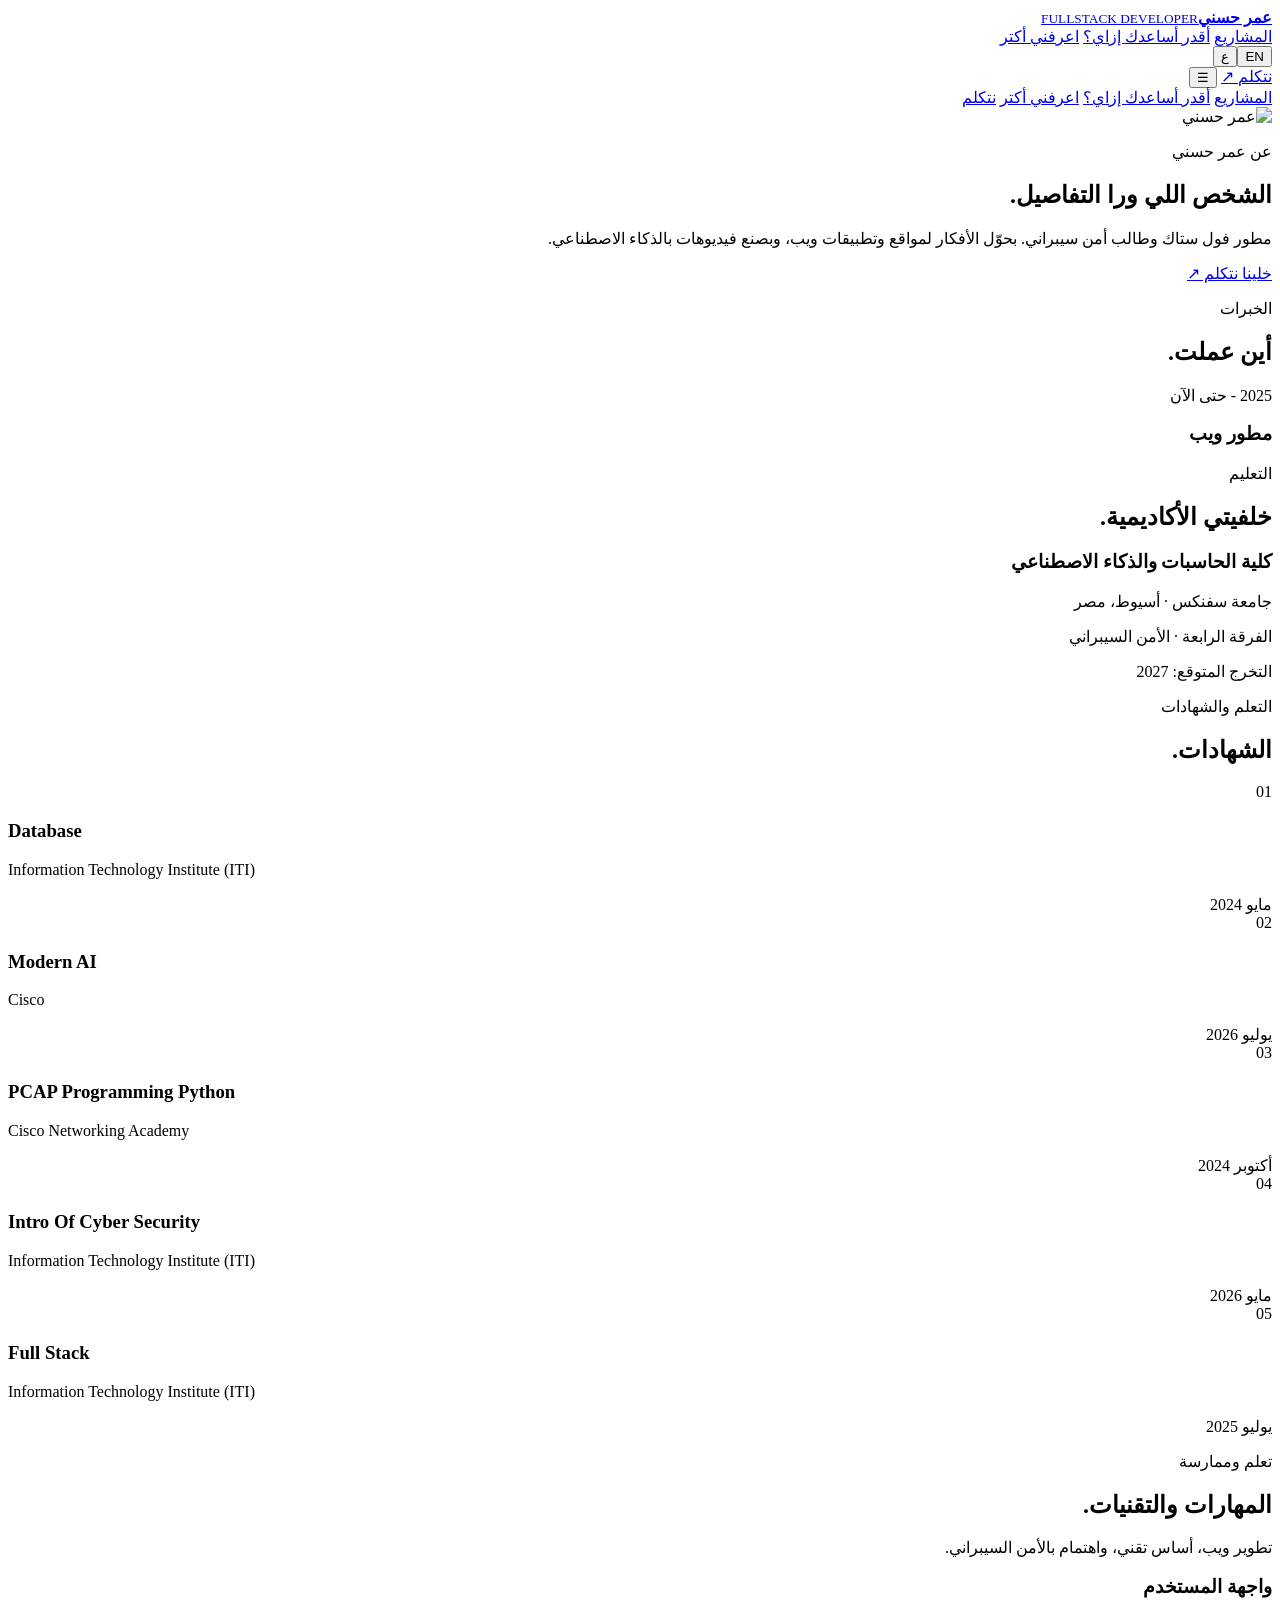
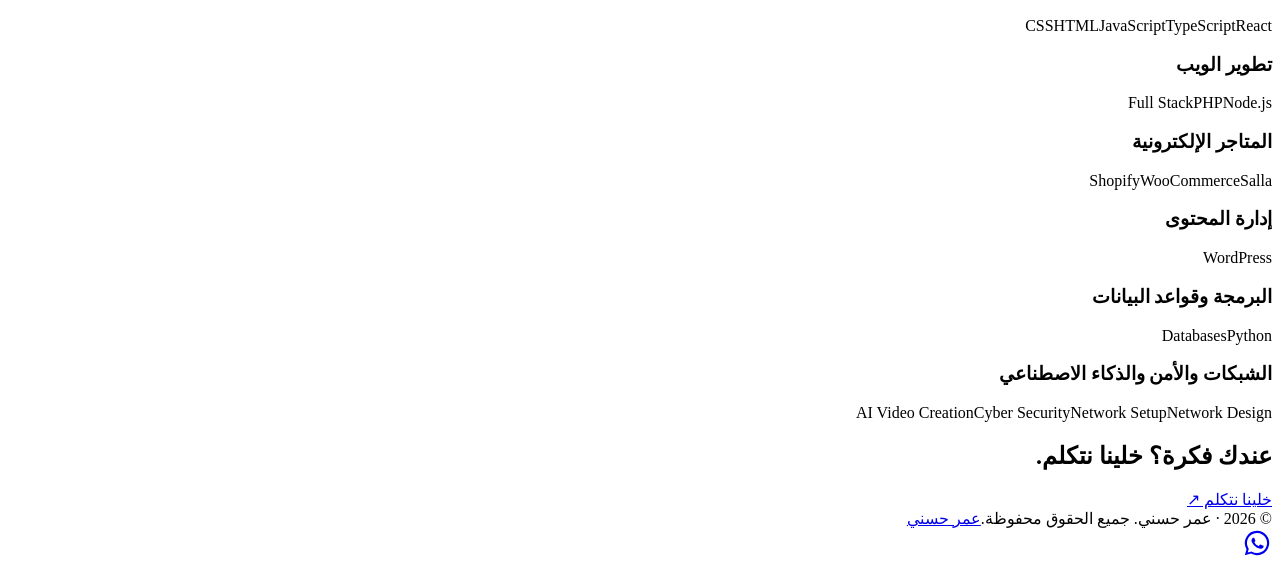
==== about.html @ a44947c1 "Add files via upload" ====
<!doctype html>
<html lang="ar" dir="rtl"><head><meta charset="utf-8"><meta name="viewport" content="width=device-width,initial-scale=1"><title>عن عمر حسني | المهارات والخبرة والشهادات</title><meta name="description" content="تعرف على عمر حسني، مطور ويب منذ 2025 وطالب بالفرقة الرابعة بكلية الحاسبات والذكاء الاصطناعي بجامعة سفنكس."><meta name="robots" content="index,follow"><meta name="theme-color" content="#081326"><link rel="canonical" href="https://YOUR-DOMAIN.example/about.html"><meta property="og:type" content="profile"><meta property="og:title" content="عن عمر حسني | المهارات والخبرة والشهادات"><meta property="og:description" content="تعرف على عمر حسني، مطور ويب منذ 2025 وطالب بالفرقة الرابعة بكلية الحاسبات والذكاء الاصطناعي بجامعة سفنكس."><meta property="og:url" content="https://YOUR-DOMAIN.example/about.html"><meta property="og:locale" content="ar_EG"><meta property="og:image" content="https://YOUR-DOMAIN.example/assets/portrait-opt.webp"><meta name="twitter:card" content="summary_large_image"><meta name="twitter:title" content="عن عمر حسني | المهارات والخبرة والشهادات"><meta name="twitter:description" content="تعرف على عمر حسني، مطور ويب منذ 2025 وطالب بالفرقة الرابعة بكلية الحاسبات والذكاء الاصطناعي بجامعة سفنكس."><meta name="twitter:image" content="https://YOUR-DOMAIN.example/assets/portrait-opt.webp"><link rel="stylesheet" href="assets/style.css"><link rel="preload" href="assets/cairo.woff2" as="font" type="font/woff2" crossorigin><script type="application/ld+json">{"@context": "https://schema.org", "@type": "Person", "name": "عمر حسني", "alternateName": "Omar Hosny", "url": "https://YOUR-DOMAIN.example/", "jobTitle": "Full Stack Web Developer", "sameAs": ["https://www.linkedin.com/in/omar-hosny-1762a7357", "https://wa.me/201144756606"], "email": "mailto:oomat25063@gmail.com", "telephone": "+201144756606"}</script></head><body data-route="/about">
<header class="site-header" id="siteHeader">
<nav aria-label="القائمة الرئيسية" class="site-nav">
<a class="brand" href="index.html"><img alt="" aria-hidden="true" class="brand-portrait" decoding="async" src="assets/avatar-opt.webp"/><span><b data-i="name">عمر حسني</b><small>FULLSTACK DEVELOPER</small></span></a>
<div class="desktop-nav">
<a class="nav-link" data-i="nav1" href="projects.html">المشاريع</a>
<a class="nav-link" data-i="nav2" href="services.html">أقدر أساعدك إزاي؟</a>
<a class="nav-link" data-i="nav3" href="about.html">اعرفني أكتر</a>
</div>
<div class="nav-actions">
<div class="language-picker"><button aria-label="English" class="lang-link" data-lang="en" type="button">EN</button><button aria-label="العربية" class="lang-link is-current" data-lang="ar" type="button">ع</button></div>
<a class="nav-cta" href="contact.html"><b data-i="cta" style="font-weight:400">نتكلم</b> <span aria-hidden="true">↗</span></a>
<button aria-controls="mobileMenu" aria-expanded="false" aria-label="القائمة" class="menu-button" id="menuBtn" type="button">☰</button>
</div>
</nav>
<div class="mobile-menu" id="mobileMenu">
<a class="mobile-link" data-i="nav1" href="projects.html">المشاريع</a>
<a class="mobile-link" data-i="nav2" href="services.html">أقدر أساعدك إزاي؟</a>
<a class="mobile-link" data-i="nav3" href="about.html">اعرفني أكتر</a>
<a class="mobile-link" data-i="cta" href="contact.html">نتكلم</a>
</div>
</header>
<div aria-hidden="true" class="scroll-progress"><span id="bar"></span></div>
<main class="omar-route omar-route-inner" data-route="/about"><section class="shell omar-resume" id="about"><div class="omar-resume-hero"><img alt="عمر حسني" decoding="async" height="320" loading="lazy" src="assets/portrait-opt.webp" width="280"/><div><p class="eyebrow" data-i="resumeEyebrow">عن عمر حسني</p><h1 class="omar-page-title" data-i="resumeTitle">الشخص اللي ورا التفاصيل.</h1><p data-i="resumeIntro">مطور فول ستاك وطالب أمن سيبراني. بحوّل الأفكار لمواقع وتطبيقات ويب، وبصنع فيديوهات بالذكاء الاصطناعي.</p><a class="button button-primary" data-i="resumeCta" href="contact.html">خلينا نتكلم ↗</a></div></div><div class="omar-academic omar-experience"><p class="eyebrow" data-i="expEyebrow">الخبرات</p><h2 data-i="expTitle">أين عملت.</h2><article class="omar-education"><time data-i="expDate">2025 - حتى الآن</time><h3 data-i="expRole">مطور ويب</h3></article></div><div class="omar-academic"><p class="eyebrow" data-i="eduEyebrow">التعليم</p><h2 data-i="eduTitle">خلفيتي الأكاديمية.</h2><article class="omar-education"><h3 data-i="eduFaculty">كلية الحاسبات والذكاء الاصطناعي</h3><p data-i="eduSchool">جامعة سفنكس · أسيوط، مصر</p><span data-i="eduStatus">الفرقة الرابعة · الأمن السيبراني</span><p class="omar-grad" data-i="eduGrad">التخرج المتوقع: 2027</p></article></div></section><section class="shell omar-cert-section"><p class="eyebrow" data-i="certEyebrow">التعلم والشهادات</p><h2 data-i="certTitle">الشهادات.</h2><div class="omar-cert-grid"><article class="omar-cert"><span class="eyebrow">01</span><h3 dir="ltr">Database</h3><p dir="ltr">Information Technology Institute (ITI)</p><time data-i="certDate0">مايو 2024</time></article><article class="omar-cert"><span class="eyebrow">02</span><h3 dir="ltr">Modern AI</h3><p dir="ltr">Cisco</p><time data-i="certDate1">يوليو 2026</time></article><article class="omar-cert"><span class="eyebrow">03</span><h3 dir="ltr">PCAP Programming Python</h3><p dir="ltr">Cisco Networking Academy</p><time data-i="certDate2">أكتوبر 2024</time></article><article class="omar-cert"><span class="eyebrow">04</span><h3 dir="ltr">Intro Of Cyber Security</h3><p dir="ltr">Information Technology Institute (ITI)</p><time data-i="certDate3">مايو 2026</time></article><article class="omar-cert"><span class="eyebrow">05</span><h3 dir="ltr">Full Stack</h3><p dir="ltr">Information Technology Institute (ITI)</p><time data-i="certDate4">يوليو 2025</time></article></div></section><section aria-labelledby="profileTitle" class="shell omar-profile"><div class="section-heading"><div><p class="eyebrow" data-i="learnEyebrow">تعلم وممارسة</p><h2 data-i="learnTitle" id="profileTitle">المهارات والتقنيات.</h2></div><p data-i="learnNote">تطوير ويب، أساس تقني، واهتمام بالأمن السيبراني.</p></div><div class="omar-skill-groups"><article><h3 data-i="techGroup0">واجهة المستخدم</h3><div class="omar-tech-tags"><span dir="ltr">React</span><span dir="ltr">TypeScript</span><span dir="ltr">JavaScript</span><span dir="ltr">HTML</span><span dir="ltr">CSS</span></div></article><article><h3 data-i="techGroup1">تطوير الويب</h3><div class="omar-tech-tags"><span dir="ltr">Node.js</span><span dir="ltr">PHP</span><span dir="ltr">Full Stack</span></div></article><article><h3 data-i="techGroup2">المتاجر الإلكترونية</h3><div class="omar-tech-tags"><span dir="ltr">Salla</span><span dir="ltr">WooCommerce</span><span dir="ltr">Shopify</span></div></article><article><h3 data-i="techGroup3">إدارة المحتوى</h3><div class="omar-tech-tags"><span dir="ltr">WordPress</span></div></article><article><h3 data-i="techGroup4">البرمجة وقواعد البيانات</h3><div class="omar-tech-tags"><span dir="ltr">Python</span><span dir="ltr">Databases</span></div></article><article><h3 data-i="techGroup5">الشبكات والأمن والذكاء الاصطناعي</h3><div class="omar-tech-tags"><span dir="ltr">Network Design</span><span dir="ltr">Network Setup</span><span dir="ltr">Cyber Security</span><span dir="ltr">AI Video Creation</span></div></article></div></section><section class="shell omar-end-cta"><h2 data-i="endTitle">عندك فكرة؟ خلينا نتكلم.</h2><a class="button button-primary" data-i="resumeCta" href="contact.html">خلينا نتكلم ↗</a></section></main>
<footer class="shell site-footer"><span><span data-i="rights">© 2026 · عمر حسني. جميع الحقوق محفوظة.</span></span><a class="footer-brand" href="index.html"><img alt="" aria-hidden="true" class="brand-portrait" decoding="async" src="assets/avatar-opt.webp"/><span data-i="name">عمر حسني</span></a></footer>
<dialog aria-labelledby="projectTitle" class="omar-dialog" id="projectDialog"><button aria-label="Close / إغلاق" class="omar-dialog-close" id="closeProject" type="button">×</button><div id="projectContent"></div></dialog><a aria-label="WhatsApp Omar Hosny" class="omar-wa-float" href="https://wa.me/201144756606" rel="noopener noreferrer" target="_blank"><svg aria-hidden="true" height="30" viewbox="0 0 32 32" width="30"><path d="M16 3a13 13 0 0 0-11.2 19.6L3 29l6.6-1.7A13 13 0 1 0 16 3zm0 23.7a10.7 10.7 0 0 1-5.5-1.5l-.4-.2-3.9 1 1-3.8-.2-.4A10.7 10.7 0 1 1 16 26.7zm5.9-8c-.3-.2-1.9-.9-2.2-1-.3-.1-.5-.2-.7.2-.2.3-.8 1-.9 1.2-.2.2-.3.2-.6.1-1.8-.8-3-1.7-4.1-3.7-.3-.5.3-.5.8-1.6.1-.2 0-.4 0-.6l-1-2.4c-.3-.6-.5-.5-.7-.5H12c-.3 0-.6.1-.8.4-.3.3-1.1 1-1.1 2.5s1.1 2.9 1.3 3.1c.1.2 2.2 3.5 5.5 4.9 2 .8 2.8.9 3.8.7.6-.1 1.9-.8 2.1-1.5.3-.7.3-1.4.2-1.5-.1-.2-.3-.3-.6-.4z" fill="currentColor"></path></svg></a><script src="assets/site.js" defer></script></body></html>
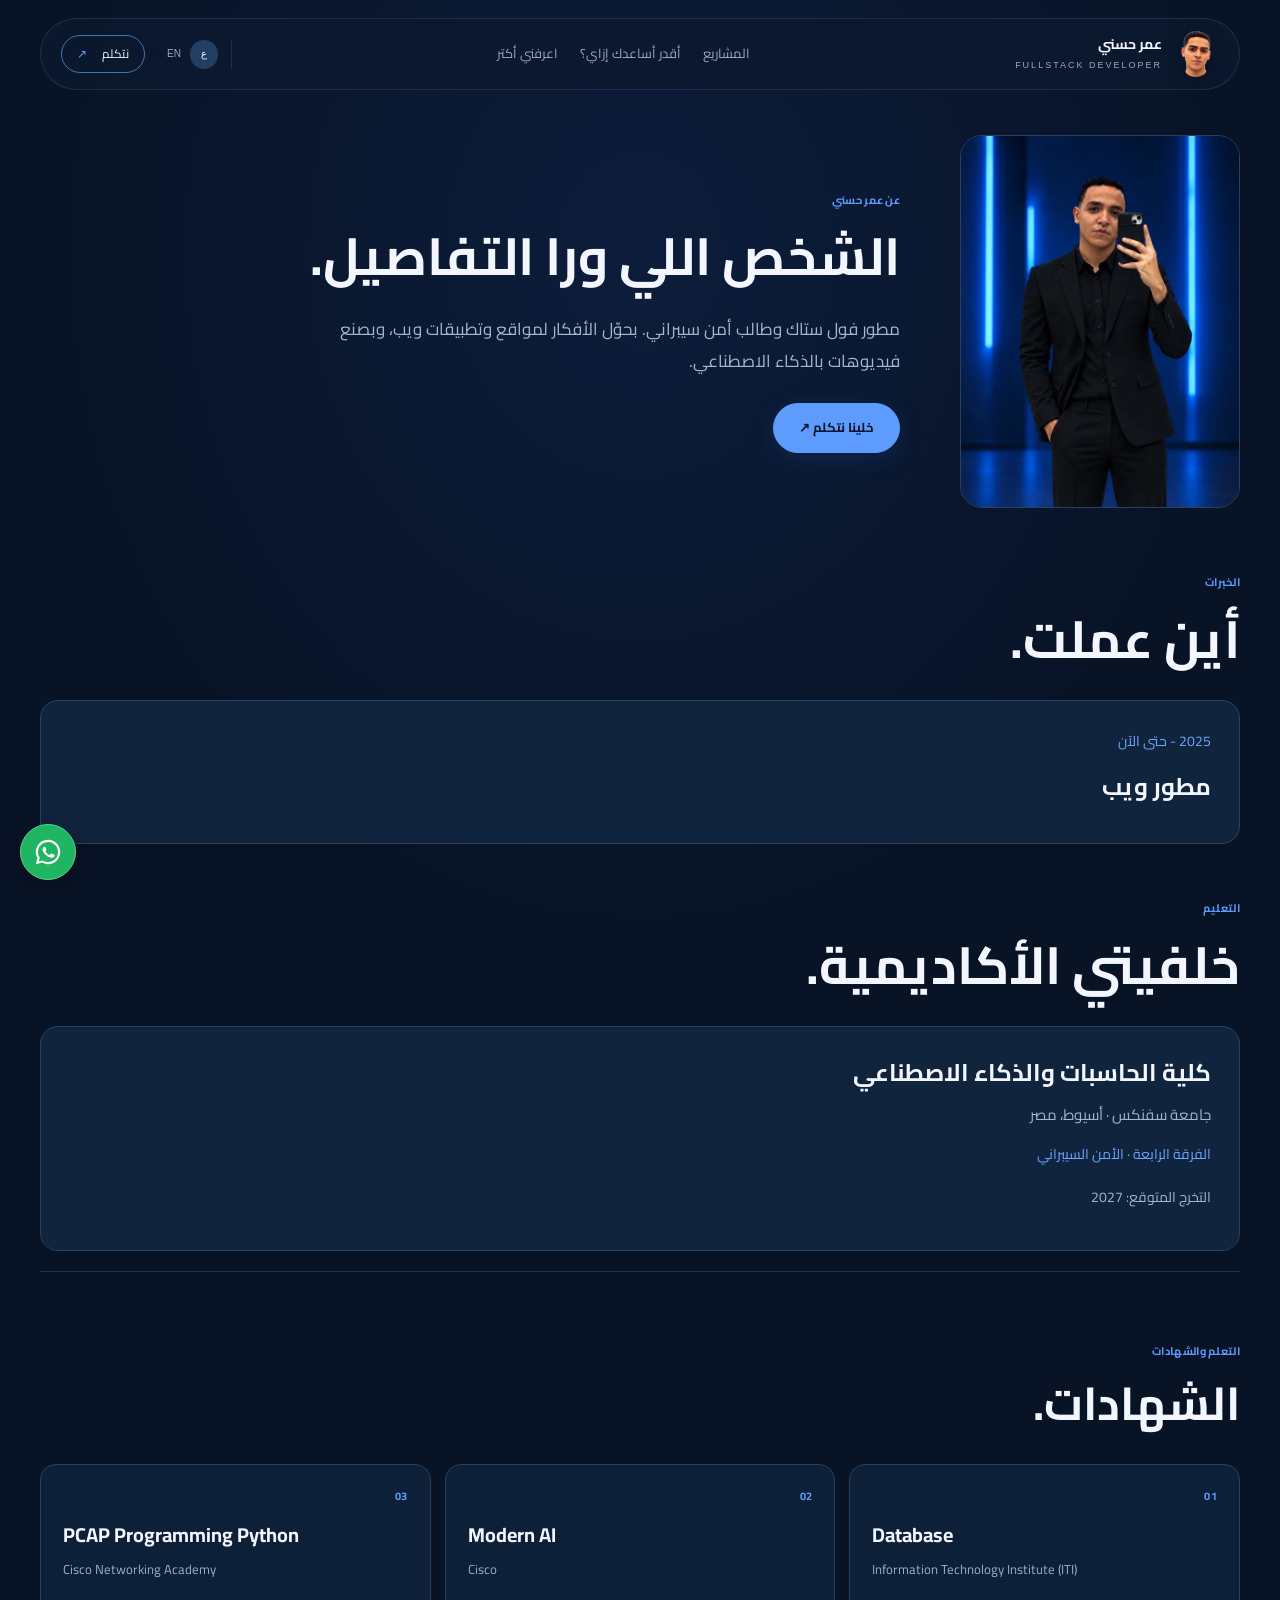
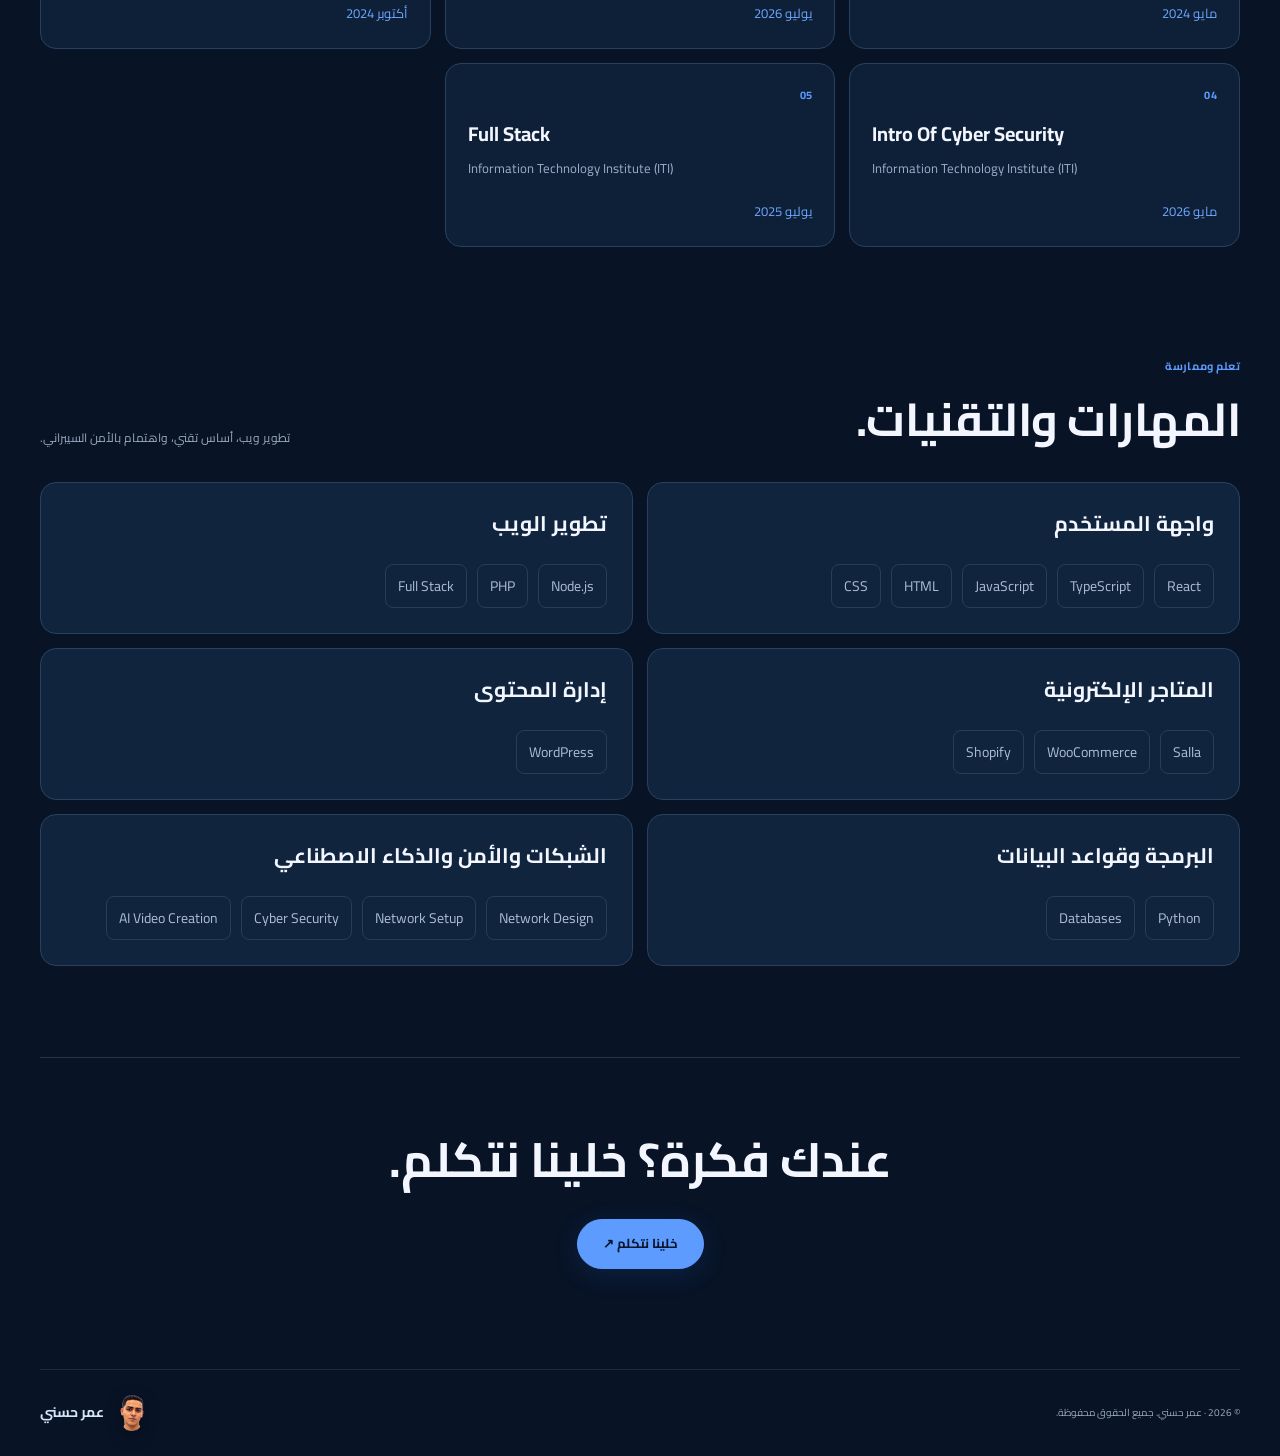
==== commit f8ae5c6f: "Add files via upload" ====
--- a/about.html
+++ b/about.html
@@ -1,8 +1,8 @@
 <!doctype html>
-<html lang="ar" dir="rtl"><head><meta charset="utf-8"><meta name="viewport" content="width=device-width,initial-scale=1"><title>عن عمر حسني | المهارات والخبرة والشهادات</title><meta name="description" content="تعرف على عمر حسني، مطور ويب منذ 2025 وطالب بالفرقة الرابعة بكلية الحاسبات والذكاء الاصطناعي بجامعة سفنكس."><meta name="robots" content="index,follow"><meta name="theme-color" content="#081326"><link rel="canonical" href="https://YOUR-DOMAIN.example/about.html"><meta property="og:type" content="profile"><meta property="og:title" content="عن عمر حسني | المهارات والخبرة والشهادات"><meta property="og:description" content="تعرف على عمر حسني، مطور ويب منذ 2025 وطالب بالفرقة الرابعة بكلية الحاسبات والذكاء الاصطناعي بجامعة سفنكس."><meta property="og:url" content="https://YOUR-DOMAIN.example/about.html"><meta property="og:locale" content="ar_EG"><meta property="og:image" content="https://YOUR-DOMAIN.example/assets/portrait-opt.webp"><meta name="twitter:card" content="summary_large_image"><meta name="twitter:title" content="عن عمر حسني | المهارات والخبرة والشهادات"><meta name="twitter:description" content="تعرف على عمر حسني، مطور ويب منذ 2025 وطالب بالفرقة الرابعة بكلية الحاسبات والذكاء الاصطناعي بجامعة سفنكس."><meta name="twitter:image" content="https://YOUR-DOMAIN.example/assets/portrait-opt.webp"><link rel="stylesheet" href="assets/style.css"><link rel="preload" href="assets/cairo.woff2" as="font" type="font/woff2" crossorigin><script type="application/ld+json">{"@context": "https://schema.org", "@type": "Person", "name": "عمر حسني", "alternateName": "Omar Hosny", "url": "https://YOUR-DOMAIN.example/", "jobTitle": "Full Stack Web Developer", "sameAs": ["https://www.linkedin.com/in/omar-hosny-1762a7357", "https://wa.me/201144756606"], "email": "mailto:oomat25063@gmail.com", "telephone": "+201144756606"}</script></head><body data-route="/about">
+<html lang="ar" dir="rtl"><head><meta charset="utf-8"><meta name="viewport" content="width=device-width,initial-scale=1"><title>عن عمر حسني | المهارات والخبرة والشهادات</title><meta name="description" content="تعرف على عمر حسني، مطور ويب منذ 2025 وطالب بالفرقة الرابعة بكلية الحاسبات والذكاء الاصطناعي بجامعة سفنكس."><meta name="robots" content="index,follow"><meta name="theme-color" content="#081326"><link rel="canonical" href="https://YOUR-DOMAIN.example/about.html"><meta property="og:type" content="profile"><meta property="og:title" content="عن عمر حسني | المهارات والخبرة والشهادات"><meta property="og:description" content="تعرف على عمر حسني، مطور ويب منذ 2025 وطالب بالفرقة الرابعة بكلية الحاسبات والذكاء الاصطناعي بجامعة سفنكس."><meta property="og:url" content="https://YOUR-DOMAIN.example/about.html"><meta property="og:locale" content="ar_EG"><meta property="og:image" content="https://YOUR-DOMAIN.example/portrait-opt.webp"><meta name="twitter:card" content="summary_large_image"><meta name="twitter:title" content="عن عمر حسني | المهارات والخبرة والشهادات"><meta name="twitter:description" content="تعرف على عمر حسني، مطور ويب منذ 2025 وطالب بالفرقة الرابعة بكلية الحاسبات والذكاء الاصطناعي بجامعة سفنكس."><meta name="twitter:image" content="https://YOUR-DOMAIN.example/portrait-opt.webp"><link rel="stylesheet" href="style.css"><link rel="preload" href="cairo.woff2" as="font" type="font/woff2" crossorigin><script type="application/ld+json">{"@context": "https://schema.org", "@type": "Person", "name": "عمر حسني", "alternateName": "Omar Hosny", "url": "https://YOUR-DOMAIN.example/", "jobTitle": "Full Stack Web Developer", "sameAs": ["https://www.linkedin.com/in/omar-hosny-1762a7357", "https://wa.me/201144756606"], "email": "mailto:oomat25063@gmail.com", "telephone": "+201144756606"}</script></head><body data-route="/about">
 <header class="site-header" id="siteHeader">
 <nav aria-label="القائمة الرئيسية" class="site-nav">
-<a class="brand" href="index.html"><img alt="" aria-hidden="true" class="brand-portrait" decoding="async" src="assets/avatar-opt.webp"/><span><b data-i="name">عمر حسني</b><small>FULLSTACK DEVELOPER</small></span></a>
+<a class="brand" href="index.html"><img alt="" aria-hidden="true" class="brand-portrait" decoding="async" src="avatar-opt.webp"/><span><b data-i="name">عمر حسني</b><small>FULLSTACK DEVELOPER</small></span></a>
 <div class="desktop-nav">
 <a class="nav-link" data-i="nav1" href="projects.html">المشاريع</a>
 <a class="nav-link" data-i="nav2" href="services.html">أقدر أساعدك إزاي؟</a>
@@ -22,6 +22,6 @@
 </div>
 </header>
 <div aria-hidden="true" class="scroll-progress"><span id="bar"></span></div>
-<main class="omar-route omar-route-inner" data-route="/about"><section class="shell omar-resume" id="about"><div class="omar-resume-hero"><img alt="عمر حسني" decoding="async" height="320" loading="lazy" src="assets/portrait-opt.webp" width="280"/><div><p class="eyebrow" data-i="resumeEyebrow">عن عمر حسني</p><h1 class="omar-page-title" data-i="resumeTitle">الشخص اللي ورا التفاصيل.</h1><p data-i="resumeIntro">مطور فول ستاك وطالب أمن سيبراني. بحوّل الأفكار لمواقع وتطبيقات ويب، وبصنع فيديوهات بالذكاء الاصطناعي.</p><a class="button button-primary" data-i="resumeCta" href="contact.html">خلينا نتكلم ↗</a></div></div><div class="omar-academic omar-experience"><p class="eyebrow" data-i="expEyebrow">الخبرات</p><h2 data-i="expTitle">أين عملت.</h2><article class="omar-education"><time data-i="expDate">2025 - حتى الآن</time><h3 data-i="expRole">مطور ويب</h3></article></div><div class="omar-academic"><p class="eyebrow" data-i="eduEyebrow">التعليم</p><h2 data-i="eduTitle">خلفيتي الأكاديمية.</h2><article class="omar-education"><h3 data-i="eduFaculty">كلية الحاسبات والذكاء الاصطناعي</h3><p data-i="eduSchool">جامعة سفنكس · أسيوط، مصر</p><span data-i="eduStatus">الفرقة الرابعة · الأمن السيبراني</span><p class="omar-grad" data-i="eduGrad">التخرج المتوقع: 2027</p></article></div></section><section class="shell omar-cert-section"><p class="eyebrow" data-i="certEyebrow">التعلم والشهادات</p><h2 data-i="certTitle">الشهادات.</h2><div class="omar-cert-grid"><article class="omar-cert"><span class="eyebrow">01</span><h3 dir="ltr">Database</h3><p dir="ltr">Information Technology Institute (ITI)</p><time data-i="certDate0">مايو 2024</time></article><article class="omar-cert"><span class="eyebrow">02</span><h3 dir="ltr">Modern AI</h3><p dir="ltr">Cisco</p><time data-i="certDate1">يوليو 2026</time></article><article class="omar-cert"><span class="eyebrow">03</span><h3 dir="ltr">PCAP Programming Python</h3><p dir="ltr">Cisco Networking Academy</p><time data-i="certDate2">أكتوبر 2024</time></article><article class="omar-cert"><span class="eyebrow">04</span><h3 dir="ltr">Intro Of Cyber Security</h3><p dir="ltr">Information Technology Institute (ITI)</p><time data-i="certDate3">مايو 2026</time></article><article class="omar-cert"><span class="eyebrow">05</span><h3 dir="ltr">Full Stack</h3><p dir="ltr">Information Technology Institute (ITI)</p><time data-i="certDate4">يوليو 2025</time></article></div></section><section aria-labelledby="profileTitle" class="shell omar-profile"><div class="section-heading"><div><p class="eyebrow" data-i="learnEyebrow">تعلم وممارسة</p><h2 data-i="learnTitle" id="profileTitle">المهارات والتقنيات.</h2></div><p data-i="learnNote">تطوير ويب، أساس تقني، واهتمام بالأمن السيبراني.</p></div><div class="omar-skill-groups"><article><h3 data-i="techGroup0">واجهة المستخدم</h3><div class="omar-tech-tags"><span dir="ltr">React</span><span dir="ltr">TypeScript</span><span dir="ltr">JavaScript</span><span dir="ltr">HTML</span><span dir="ltr">CSS</span></div></article><article><h3 data-i="techGroup1">تطوير الويب</h3><div class="omar-tech-tags"><span dir="ltr">Node.js</span><span dir="ltr">PHP</span><span dir="ltr">Full Stack</span></div></article><article><h3 data-i="techGroup2">المتاجر الإلكترونية</h3><div class="omar-tech-tags"><span dir="ltr">Salla</span><span dir="ltr">WooCommerce</span><span dir="ltr">Shopify</span></div></article><article><h3 data-i="techGroup3">إدارة المحتوى</h3><div class="omar-tech-tags"><span dir="ltr">WordPress</span></div></article><article><h3 data-i="techGroup4">البرمجة وقواعد البيانات</h3><div class="omar-tech-tags"><span dir="ltr">Python</span><span dir="ltr">Databases</span></div></article><article><h3 data-i="techGroup5">الشبكات والأمن والذكاء الاصطناعي</h3><div class="omar-tech-tags"><span dir="ltr">Network Design</span><span dir="ltr">Network Setup</span><span dir="ltr">Cyber Security</span><span dir="ltr">AI Video Creation</span></div></article></div></section><section class="shell omar-end-cta"><h2 data-i="endTitle">عندك فكرة؟ خلينا نتكلم.</h2><a class="button button-primary" data-i="resumeCta" href="contact.html">خلينا نتكلم ↗</a></section></main>
-<footer class="shell site-footer"><span><span data-i="rights">© 2026 · عمر حسني. جميع الحقوق محفوظة.</span></span><a class="footer-brand" href="index.html"><img alt="" aria-hidden="true" class="brand-portrait" decoding="async" src="assets/avatar-opt.webp"/><span data-i="name">عمر حسني</span></a></footer>
-<dialog aria-labelledby="projectTitle" class="omar-dialog" id="projectDialog"><button aria-label="Close / إغلاق" class="omar-dialog-close" id="closeProject" type="button">×</button><div id="projectContent"></div></dialog><a aria-label="WhatsApp Omar Hosny" class="omar-wa-float" href="https://wa.me/201144756606" rel="noopener noreferrer" target="_blank"><svg aria-hidden="true" height="30" viewbox="0 0 32 32" width="30"><path d="M16 3a13 13 0 0 0-11.2 19.6L3 29l6.6-1.7A13 13 0 1 0 16 3zm0 23.7a10.7 10.7 0 0 1-5.5-1.5l-.4-.2-3.9 1 1-3.8-.2-.4A10.7 10.7 0 1 1 16 26.7zm5.9-8c-.3-.2-1.9-.9-2.2-1-.3-.1-.5-.2-.7.2-.2.3-.8 1-.9 1.2-.2.2-.3.2-.6.1-1.8-.8-3-1.7-4.1-3.7-.3-.5.3-.5.8-1.6.1-.2 0-.4 0-.6l-1-2.4c-.3-.6-.5-.5-.7-.5H12c-.3 0-.6.1-.8.4-.3.3-1.1 1-1.1 2.5s1.1 2.9 1.3 3.1c.1.2 2.2 3.5 5.5 4.9 2 .8 2.8.9 3.8.7.6-.1 1.9-.8 2.1-1.5.3-.7.3-1.4.2-1.5-.1-.2-.3-.3-.6-.4z" fill="currentColor"></path></svg></a><script src="assets/site.js" defer></script></body></html>+<main class="omar-route omar-route-inner" data-route="/about"><section class="shell omar-resume" id="about"><div class="omar-resume-hero"><img alt="عمر حسني" decoding="async" height="320" loading="lazy" src="portrait-opt.webp" width="280"/><div><p class="eyebrow" data-i="resumeEyebrow">عن عمر حسني</p><h1 class="omar-page-title" data-i="resumeTitle">الشخص اللي ورا التفاصيل.</h1><p data-i="resumeIntro">مطور فول ستاك وطالب أمن سيبراني. بحوّل الأفكار لمواقع وتطبيقات ويب، وبصنع فيديوهات بالذكاء الاصطناعي.</p><a class="button button-primary" data-i="resumeCta" href="contact.html">خلينا نتكلم ↗</a></div></div><div class="omar-academic omar-experience"><p class="eyebrow" data-i="expEyebrow">الخبرات</p><h2 data-i="expTitle">أين عملت.</h2><article class="omar-education"><time data-i="expDate">2025 - حتى الآن</time><h3 data-i="expRole">مطور ويب</h3></article></div><div class="omar-academic"><p class="eyebrow" data-i="eduEyebrow">التعليم</p><h2 data-i="eduTitle">خلفيتي الأكاديمية.</h2><article class="omar-education"><h3 data-i="eduFaculty">كلية الحاسبات والذكاء الاصطناعي</h3><p data-i="eduSchool">جامعة سفنكس · أسيوط، مصر</p><span data-i="eduStatus">الفرقة الرابعة · الأمن السيبراني</span><p class="omar-grad" data-i="eduGrad">التخرج المتوقع: 2027</p></article></div></section><section class="shell omar-cert-section"><p class="eyebrow" data-i="certEyebrow">التعلم والشهادات</p><h2 data-i="certTitle">الشهادات.</h2><div class="omar-cert-grid"><article class="omar-cert"><span class="eyebrow">01</span><h3 dir="ltr">Database</h3><p dir="ltr">Information Technology Institute (ITI)</p><time data-i="certDate0">مايو 2024</time></article><article class="omar-cert"><span class="eyebrow">02</span><h3 dir="ltr">Modern AI</h3><p dir="ltr">Cisco</p><time data-i="certDate1">يوليو 2026</time></article><article class="omar-cert"><span class="eyebrow">03</span><h3 dir="ltr">PCAP Programming Python</h3><p dir="ltr">Cisco Networking Academy</p><time data-i="certDate2">أكتوبر 2024</time></article><article class="omar-cert"><span class="eyebrow">04</span><h3 dir="ltr">Intro Of Cyber Security</h3><p dir="ltr">Information Technology Institute (ITI)</p><time data-i="certDate3">مايو 2026</time></article><article class="omar-cert"><span class="eyebrow">05</span><h3 dir="ltr">Full Stack</h3><p dir="ltr">Information Technology Institute (ITI)</p><time data-i="certDate4">يوليو 2025</time></article></div></section><section aria-labelledby="profileTitle" class="shell omar-profile"><div class="section-heading"><div><p class="eyebrow" data-i="learnEyebrow">تعلم وممارسة</p><h2 data-i="learnTitle" id="profileTitle">المهارات والتقنيات.</h2></div><p data-i="learnNote">تطوير ويب، أساس تقني، واهتمام بالأمن السيبراني.</p></div><div class="omar-skill-groups"><article><h3 data-i="techGroup0">واجهة المستخدم</h3><div class="omar-tech-tags"><span dir="ltr">React</span><span dir="ltr">TypeScript</span><span dir="ltr">JavaScript</span><span dir="ltr">HTML</span><span dir="ltr">CSS</span></div></article><article><h3 data-i="techGroup1">تطوير الويب</h3><div class="omar-tech-tags"><span dir="ltr">Node.js</span><span dir="ltr">PHP</span><span dir="ltr">Full Stack</span></div></article><article><h3 data-i="techGroup2">المتاجر الإلكترونية</h3><div class="omar-tech-tags"><span dir="ltr">Salla</span><span dir="ltr">WooCommerce</span><span dir="ltr">Shopify</span></div></article><article><h3 data-i="techGroup3">إدارة المحتوى</h3><div class="omar-tech-tags"><span dir="ltr">WordPress</span></div></article><article><h3 data-i="techGroup4">البرمجة وقواعد البيانات</h3><div class="omar-tech-tags"><span dir="ltr">Python</span><span dir="ltr">Databases</span></div></article><article><h3 data-i="techGroup5">الشبكات والأمن والذكاء الاصطناعي</h3><div class="omar-tech-tags"><span dir="ltr">Network Design</span><span dir="ltr">Network Setup</span><span dir="ltr">Cyber Security</span><span dir="ltr">AI Video Creation</span></div></article></div></section><section class="shell omar-end-cta"><h2 data-i="endTitle">عندك فكرة؟ خلينا نتكلم.</h2><a class="button button-primary" data-i="resumeCta" href="contact.html">خلينا نتكلم ↗</a></section></main>
+<footer class="shell site-footer"><span><span data-i="rights">© 2026 · عمر حسني. جميع الحقوق محفوظة.</span></span><a class="footer-brand" href="index.html"><img alt="" aria-hidden="true" class="brand-portrait" decoding="async" src="avatar-opt.webp"/><span data-i="name">عمر حسني</span></a></footer>
+<dialog aria-labelledby="projectTitle" class="omar-dialog" id="projectDialog"><button aria-label="Close / إغلاق" class="omar-dialog-close" id="closeProject" type="button">×</button><div id="projectContent"></div></dialog><a aria-label="WhatsApp Omar Hosny" class="omar-wa-float" href="https://wa.me/201144756606" rel="noopener noreferrer" target="_blank"><svg aria-hidden="true" height="30" viewbox="0 0 32 32" width="30"><path d="M16 3a13 13 0 0 0-11.2 19.6L3 29l6.6-1.7A13 13 0 1 0 16 3zm0 23.7a10.7 10.7 0 0 1-5.5-1.5l-.4-.2-3.9 1 1-3.8-.2-.4A10.7 10.7 0 1 1 16 26.7zm5.9-8c-.3-.2-1.9-.9-2.2-1-.3-.1-.5-.2-.7.2-.2.3-.8 1-.9 1.2-.2.2-.3.2-.6.1-1.8-.8-3-1.7-4.1-3.7-.3-.5.3-.5.8-1.6.1-.2 0-.4 0-.6l-1-2.4c-.3-.6-.5-.5-.7-.5H12c-.3 0-.6.1-.8.4-.3.3-1.1 1-1.1 2.5s1.1 2.9 1.3 3.1c.1.2 2.2 3.5 5.5 4.9 2 .8 2.8.9 3.8.7.6-.1 1.9-.8 2.1-1.5.3-.7.3-1.4.2-1.5-.1-.2-.3-.3-.6-.4z" fill="currentColor"></path></svg></a><script src="site.js" defer></script></body></html>
--- a/style.css
+++ b/style.css
@@ -0,0 +1,255 @@
+@font-face{font-family:Cairo;src:url(./cairo.woff2) format('woff2');font-weight:400;font-display:swap}
+@font-face{font-family:Cairo;src:url([data-uri]) format('woff');font-weight:600 900;font-display:swap}
+
+:root{--bg:#081326;--surface:#0e1b32;--surface-light:#14243e;--ink:#f3f6ff;--muted:#9aaac2;--blue:#5d9bff;--line:rgba(157,185,231,.14);--radius:24px;color-scheme:dark}
+*{box-sizing:border-box}
+html{scroll-behavior:smooth;scroll-padding-top:110px;overflow-x:clip}
+body{margin:0;background:var(--bg);color:var(--ink);font:400 15px/1.8 Cairo,Arial,sans-serif;overflow-x:clip;position:relative}
+body::before{content:'';position:absolute;inset:0 0 auto;height:1000px;z-index:-1;background:radial-gradient(ellipse at 50% 25%,#10254d88,transparent 65%);pointer-events:none}
+a{color:inherit;text-decoration:none}
+button,input,select,textarea{font:inherit}
+button{color:inherit;cursor:pointer}
+h1,h2,h3,p{margin:0}
+h1,h2,h3{font-weight:700;line-height:1.3}
+::selection{background:#3274d4;color:#fff}
+a:focus-visible,button:focus-visible,input:focus-visible,textarea:focus-visible,select:focus-visible{outline:2px solid #8dbbff;outline-offset:5px}
+.shell{width:min(1200px,calc(100% - 64px));margin-inline:auto}
+.ph{display:inline-block;font:10px/1.6 Arial,sans-serif;color:#ffcf7a;border:1px dashed #b98a3a;border-radius:6px;padding:0 6px;margin-inline-start:8px;vertical-align:middle;letter-spacing:0}
+/* header */
+.site-header{position:fixed;top:18px;inset-inline:0;width:min(1200px,calc(100% - 48px));margin-inline:auto;z-index:100;border:1px solid var(--line);border-radius:100px;background:#0c1930d9;backdrop-filter:blur(22px);-webkit-backdrop-filter:blur(22px);transition:background .25s,box-shadow .25s}
+.site-header.scrolled{background:#0b172df5;box-shadow:0 12px 40px #0003}
+.site-nav{display:flex;align-items:center;justify-content:space-between;gap:22px;padding:12px 20px}
+.brand{display:flex;align-items:center;gap:11px;font-weight:700;font-size:14px;line-height:1.3;flex-shrink:0}
+.brand-mark{width:46px;height:46px;border-radius:50%;display:grid;place-items:center;font:bold 16px/1 Arial,sans-serif;letter-spacing:-1px;direction:ltr;background:linear-gradient(145deg,#2f64c2,#12306a);border:1px solid #4c80d6;color:#eaf2ff;flex:none}
+.brand small{display:block;font:9px/1.7 Arial,sans-serif;letter-spacing:2px;color:var(--muted);margin-top:5px}
+.desktop-nav,.nav-actions,.language-picker{display:flex;align-items:center;gap:22px}
+.desktop-nav{font-size:13px}
+.nav-link{color:var(--muted);transition:color .2s}
+.nav-link:hover,.nav-link.is-current{color:#fff}
+.nav-actions{gap:15px}
+.language-picker{gap:2px;padding-inline-end:13px;border-inline-end:1px solid var(--line);direction:ltr}
+.lang-link{display:inline-flex;justify-content:center;align-items:center;min-width:28px;height:29px;font-size:10px;color:var(--muted);border-radius:100px;border:0;background:none;font-family:Arial,sans-serif}
+.lang-link:hover,.lang-link.is-current{background:#233e63;color:#fff}
+.nav-cta{border:1px solid #4175b5;border-radius:40px;padding:7px 15px;font-size:12px;white-space:nowrap;transition:background .2s}
+.nav-cta:hover{background:#12294a}
+.nav-cta span{margin-inline-start:12px;color:var(--blue)}
+.menu-button{display:none;border:0;background:none;font-size:20px;padding:3px 8px}
+.mobile-menu{display:none;position:absolute;top:calc(100% + 10px);inset-inline:0;background:#101f37;border:1px solid var(--line);border-radius:24px;padding:18px;box-shadow:0 20px 40px #0004}
+.mobile-menu.active{display:grid}
+.mobile-link{padding:9px 14px;border-radius:12px}
+.mobile-link:hover{background:var(--surface-light)}
+.scroll-progress{position:fixed;top:0;inset-inline:0;height:2px;z-index:110;pointer-events:none}
+.scroll-progress>span{display:block;width:0;height:100%;background:var(--blue);box-shadow:0 0 12px #5d9bff}
+/* buttons */
+.button{display:inline-flex;align-items:center;justify-content:center;gap:24px;border-radius:100px;min-height:50px;padding:11px 25px;font-size:13px;font-weight:700;transition:transform .2s,background .2s,box-shadow .2s;border:1px solid var(--line);cursor:pointer}
+.button:hover{transform:translateY(-3px)}
+.button-primary{background:var(--blue);color:#07142b;border-color:var(--blue);box-shadow:0 6px 26px #286ed929}
+.button-primary:hover{background:#83b3ff;box-shadow:0 8px 32px #286ed94d}
+.button-outline{background:transparent;color:#cbdcf5}
+.text-link{display:inline-flex;align-items:center;gap:10px;font-size:12px;color:var(--muted);transition:color .2s}
+.text-link:hover{color:var(--blue)}
+.eyebrow{display:block;font-size:11px;letter-spacing:1.5px;color:var(--blue);font-weight:700;line-height:1.8}
+html[dir=rtl] .eyebrow{letter-spacing:.3px}
+.availability{display:inline-flex;align-items:center;gap:9px;color:#bac8dc;font-size:11px;line-height:1.8}
+.availability>span{width:6px;height:6px;background:#7ce8c0;border-radius:50%;box-shadow:0 0 14px #7ce8c060;flex-shrink:0}
+/* hero */
+.hero-studio{position:relative;padding-top:128px;text-align:center;min-height:820px;isolation:isolate}
+.hero-aura{position:absolute;width:650px;height:650px;max-width:100%;top:140px;left:50%;transform:translateX(-50%);background:radial-gradient(ellipse,#2368d433,transparent 65%);filter:blur(20px);z-index:-1;pointer-events:none}
+.hero-display{font-size:clamp(66px,9.2vw,128px);line-height:1.04;letter-spacing:-6px;margin-top:28px;text-wrap:balance}
+.hero-display span,.hero-display em{display:block}
+.hero-display em{font-style:normal;color:var(--blue);padding-bottom:10px;text-shadow:0 5px 50px #317af325}
+html[dir=rtl] .hero-display{font-size:clamp(70px,9.2vw,118px);line-height:1.1;letter-spacing:-4px}
+html[dir=rtl] .hero-display>span{padding-bottom:.1em}
+.hero-bottom{display:grid;grid-template-columns:1fr 320px 1fr;align-items:center;gap:30px;text-align:start;position:relative;margin-top:0}
+.hero-signature{padding-top:85px;max-width:260px}
+.hero-signature h2{font-size:25px;margin:10px 0 6px}
+.hero-signature p{font-size:12px;color:var(--muted);margin-bottom:16px}
+.hero-art{position:relative;width:320px;aspect-ratio:1;justify-self:center;min-width:0}
+.avatar-core{position:absolute;inset:12%;border-radius:50%;z-index:2;display:grid;place-items:center;font:bold 74px/1 Arial,sans-serif;letter-spacing:-6px;color:#e8f1ff;direction:ltr;background:radial-gradient(circle at 35% 30%,#4a86e6,#173b7a 62%,#0c2147);border:1px solid #5d9bff66;box-shadow:0 16px 40px #0006,inset 0 0 40px #5d9bff33;animation:avatar-float 7s ease-in-out infinite}
+.avatar-orbit{position:absolute;inset:23% 0 8%;border:1px solid #4b8cf126;border-radius:50%;transform:rotate(-25deg) scaleX(1.1);box-shadow:0 0 65px #2e6dcc19,inset 0 0 70px #2e6dcc10}
+.avatar-orbit::before{content:'';position:absolute;top:14%;left:10%;width:8px;height:8px;background:#7faeff;box-shadow:0 0 15px #5d9bff;border-radius:50%}
+.floating-symbol{position:absolute;font:bold 21px/1 monospace;color:#96bfff;background:linear-gradient(150deg,#274775,#0e254a);border:1px solid #689df34d;border-radius:16px;padding:15px;box-shadow:0 10px 30px #0003;z-index:3;animation:avatar-float 6s ease-in-out infinite reverse;direction:ltr}
+.symbol-code{top:28%;inset-inline-end:-10px;transform:rotate(12deg)}
+.symbol-star{bottom:17%;inset-inline-start:2px;color:#d8e8ff;font-size:28px;padding:10px 12px}
+.hero-invitation{justify-self:end;padding-top:85px;width:min(100%,260px)}
+.hero-invitation p{font-size:13px;color:var(--muted);line-height:2;margin-bottom:23px}
+.hero-invitation>.text-link{display:flex;margin-top:16px;justify-content:center;width:max-content;min-width:180px}
+.hero-footnote{border-top:1px solid var(--line);display:flex;justify-content:space-between;gap:20px;padding:22px 0;font-size:10px;letter-spacing:1px;color:#8da1c0;margin-top:24px;direction:ltr}
+html[dir=rtl] .hero-footnote{direction:rtl}
+.hero-footnote>span:first-child{direction:ltr;font-family:Arial,sans-serif}
+.hero-footnote>span:last-child{font-size:12px;letter-spacing:0;color:var(--blue)}
+@keyframes avatar-float{0%,100%{translate:0 0}50%{translate:0 -14px}}
+/* sections */
+.section-heading{display:flex;justify-content:space-between;align-items:flex-end;gap:40px;margin-bottom:32px}
+.section-heading>div{max-width:700px}
+.section-heading h2{font-size:clamp(30px,3.6vw,46px);letter-spacing:-1.3px;margin-top:13px;text-wrap:balance}
+html[dir=rtl] .section-heading h2{letter-spacing:-.5px}
+.section-heading>p{max-width:300px;color:var(--muted);font-size:12px;line-height:1.9}
+.work-section{padding-block:85px 90px}
+.portfolio-stage{position:relative;isolation:isolate;height:480px;border:1px solid var(--line);border-radius:var(--radius);background:radial-gradient(ellipse at 50% 55%,#173763 0,#0b192f 63%);overflow:hidden;direction:ltr}
+.stage-orbit{position:absolute;width:75%;height:65%;left:12.5%;top:15%;border:1px solid #5d9bff1a;border-radius:50%;transform:rotate(-12deg);box-shadow:0 0 100px #2f7bec0d}
+.stage-dots{position:absolute;inset:0;background-image:radial-gradient(#7fb0ff33 1px,transparent 1.5px);background-size:46px 46px;mask-image:radial-gradient(ellipse at center,#000 20%,transparent 70%);-webkit-mask-image:radial-gradient(ellipse at center,#000 20%,transparent 70%)}
+.showcase-fallback{position:absolute;inset:0;display:flex;align-items:center;justify-content:center;gap:24px;padding:50px 40px 80px;perspective:1100px}
+.sc-card{width:32%;border:1px solid #89b6f44d;border-radius:13px;overflow:hidden;background:#10213c;box-shadow:0 20px 40px #0006;transition:transform .6s cubic-bezier(.2,.7,.2,1),border-color .4s;cursor:pointer}
+.sc-card.pos-l{transform:rotateY(15deg) rotate(-4deg)}
+.sc-card.pos-c{transform:scale(1.12);border-color:#70a5fa99;z-index:1}
+.sc-card.pos-r{transform:rotateY(-15deg) rotate(4deg)}
+.sc-card span{display:block;padding:9px 14px;font-size:11px;direction:rtl;text-align:center}
+.shot{aspect-ratio:1.65;position:relative;overflow:hidden;background:var(--g,linear-gradient(135deg,#1b3b73,#0f2145))}
+.shot::before{content:'';position:absolute;inset:0 0 auto;height:14%;background:#ffffff1c}
+.shot::after{content:'';position:absolute;left:10%;right:38%;top:34%;height:10%;border-radius:6px;background:#ffffff55;box-shadow:0 20px 0 -2px #ffffff30,0 38px 0 -2px #ffffff30,0 62px 0 8px #5d9bffcc}
+.stage-caption{position:absolute;z-index:3;inset:auto 28px 23px;display:flex;align-items:center;justify-content:space-between;gap:20px;font-size:10px;color:#97b3db;pointer-events:none}
+.stage-caption a{font-size:13px;color:#e4eeff;border-bottom:1px solid #527eb5;padding-bottom:4px;pointer-events:auto}
+.stage-caption>span:last-child{max-width:210px;text-align:end}
+.showcase-navigation{display:flex;align-items:center;justify-content:center;gap:24px;padding-block:20px 16px;direction:ltr}
+.showcase-arrow{width:40px;height:40px;border:1px solid var(--line);border-radius:50%;background:#10213a;font-size:19px;transition:background .2s}
+.showcase-arrow:hover{background:#274d80}
+.showcase-selection{text-align:center;min-width:180px;line-height:1.6;font-size:13px}
+.showcase-selection small{display:block;font-size:10px;color:var(--muted)}
+.showcase-thumbnails{display:flex;gap:10px;overflow-x:auto;scrollbar-width:thin;scrollbar-color:#284971 transparent;padding:8px 2px 15px;direction:ltr}
+.showcase-thumbnail{padding:4px;width:112px;flex:0 0 112px;min-width:0;border:1px solid var(--line);border-radius:10px;background:transparent;opacity:.6;transition:opacity .2s,border-color .2s}
+.showcase-thumbnail .shot{border-radius:6px}
+.showcase-thumbnail span{display:block;padding:4px;font-size:9px;white-space:nowrap;text-overflow:ellipsis;overflow:hidden;direction:rtl}
+.showcase-thumbnail.is-selected,.showcase-thumbnail:hover{opacity:1;border-color:var(--blue);background:#18325a}
+.work-filters{display:flex;gap:8px;flex-wrap:wrap;margin:35px 0 24px}
+.work-filter{border:1px solid var(--line);background:transparent;border-radius:100px;padding:8px 20px;font-size:12px;color:var(--muted);transition:background .2s,color .2s}
+.work-filter.is-active,.work-filter:hover{background:#1a355b;color:#fff;border-color:#4a78b8}
+.work-grid{display:grid;grid-template-columns:repeat(3,minmax(0,1fr));gap:24px}
+.work-card{display:block;min-width:0;background:#0d1b32;border:1px solid var(--line);border-radius:18px;overflow:hidden;transition:transform .3s,border-color .3s;position:relative}
+.work-card:hover{transform:translateY(-6px);border-color:#5d9bff70}
+.work-card[hidden]{display:none}
+.work-card-image{position:relative;overflow:hidden;aspect-ratio:1.48}
+.work-card-image .shot{height:100%;aspect-ratio:auto;transition:transform .6s}
+.work-card:hover .work-card-image .shot{transform:scale(1.035)}
+.work-card-arrow{position:absolute;inset-inline-end:12px;top:12px;border-radius:100px;width:33px;height:33px;background:#081326dd;display:grid;place-items:center;font-size:17px;border:1px solid #ffffff20}
+.work-card-stack{position:absolute;inset-inline-start:12px;bottom:12px;border-radius:6px;background:#081326ed;padding:5px 10px;font:10px/1.7 Arial,sans-serif;color:#b9d5ff;border:1px solid #ffffff20;direction:ltr}
+.work-card-caption{padding:19px 21px;display:flex;align-items:center;justify-content:space-between;gap:10px}
+.work-card-caption h3{font-size:20px;margin-bottom:5px}
+.work-card-caption p{color:var(--muted);font-size:10px}
+.work-card-caption>span{font-size:9px;white-space:nowrap;color:#cadbff}
+.more-work{display:flex;justify-content:center;margin-top:28px}
+.services-section{border-top:1px solid var(--line);padding-block:85px 75px}
+.service-grid{display:grid;grid-template-columns:repeat(3,minmax(0,1fr));gap:20px}
+.service-card{position:relative;border:1px solid var(--line);background:linear-gradient(145deg,#14264188,#0b182d);border-radius:20px;padding:30px;transition:background .3s,transform .3s;display:flex;flex-direction:column;min-width:0}
+.service-card:hover{transform:translateY(-5px);background:#172e50}
+.service-visual{display:grid;place-items:center;height:200px;margin-bottom:24px;background:radial-gradient(ellipse at center,#2867d322,transparent 72%)}
+.service-visual svg{width:78%;height:100%;transition:transform .4s ease}
+.service-card:hover .service-visual svg{transform:translateY(-4px) scale(1.03)}
+.service-card h3{font-size:20px;margin-bottom:12px}
+.service-card>p{font-size:12px;color:var(--muted);min-height:72px;line-height:1.9}
+.tag-list{display:flex;flex-wrap:wrap;gap:6px;margin-top:auto;padding-top:20px}
+.tag-list>span{display:inline-block;padding:4px 9px;border:1px solid var(--line);border-radius:7px;font:10px/1.8 Arial,sans-serif;color:#b8c9e0}
+.service-go{position:absolute;inset-inline-end:27px;top:30px;font-size:21px;color:var(--blue)}
+.about-band{display:flex;align-items:center;gap:24px;margin-top:30px;padding:28px 32px;background:#101f35;border:1px solid var(--line);border-radius:20px}
+.about-band .brand-mark{flex:none;width:68px;height:68px;font-size:22px;border:2px solid #3d659e}
+.about-band>div{flex:1}
+.about-band h3{font-size:18px;margin-bottom:5px}
+.about-band p{font-size:12px;color:var(--muted);max-width:760px}
+.about-band>.text-link{flex-shrink:0;color:var(--blue)}
+.facts{display:flex;gap:10px;flex-wrap:wrap;margin-top:12px}
+.facts span{font-size:11px;border:1px solid var(--line);border-radius:100px;padding:2px 12px;color:#c9dbf5;background:#0b172b}
+.contact-section{display:grid;grid-template-columns:.85fr 1.15fr;gap:90px;border-top:1px solid var(--line);padding-block:90px}
+.contact-copy h2{font-size:clamp(34px,4.2vw,57px);letter-spacing:-1.5px;margin:16px 0 20px;text-wrap:balance}
+html[dir=rtl] .contact-copy h2{letter-spacing:-.5px}
+.contact-copy>p.lead{font-size:13px;color:var(--muted);max-width:370px;margin-bottom:28px}
+.contact-links{display:flex;flex-direction:column;gap:9px;margin:30px 0 25px;font-size:14px}
+.contact-links a{width:fit-content;border-bottom:1px solid #294466;font-size:13px;color:#c2d5ef;padding-bottom:4px;margin-block:5px}
+.contact-links a:hover{color:var(--blue)}
+.contact-form-wrap{padding:30px;background:#0e1c32;border:1px solid var(--line);border-radius:22px;order:-1}
+.lead-form{display:grid;gap:18px}
+.form-row{display:grid;grid-template-columns:1fr 1fr;gap:17px}
+.lead-field{display:flex;flex-direction:column;gap:7px;min-width:0}
+.lead-field>span{font-size:11px;color:#c1cfe2}
+.lead-field input,.lead-field textarea{width:100%;min-width:0;border:1px solid #263a56;background:#0a162a;color:var(--ink);padding:12px 13px;border-radius:10px;font-size:11px;line-height:1.8;transition:border-color .2s}
+.lead-field input:focus,.lead-field textarea:focus{border-color:var(--blue);outline:0;box-shadow:0 0 0 2px #5d9bff20}
+.lead-field input::placeholder,.lead-field textarea::placeholder{color:#71839d}
+.lead-field textarea{resize:vertical;min-height:110px}
+.lead-submit{width:100%;border:0;margin-top:3px}
+.form-note{font-size:10px;color:#8092ad;text-align:center;line-height:1.8}
+.site-footer{display:flex;justify-content:space-between;align-items:center;gap:25px;padding-block:25px;border-top:1px solid var(--line);font-size:10px;color:var(--muted)}
+.footer-brand{display:inline-flex;align-items:center;gap:10px;font-size:14px;color:#d5e4fa;font-weight:700}
+.footer-brand .brand-mark{width:36px;height:36px;font-size:13px}
+.reveal{transition:opacity .6s,translate .6s}
+.reveal.pending{opacity:0;translate:0 20px}
+@media(max-width:1100px){.desktop-nav{gap:14px}.site-nav{gap:15px}.nav-cta{display:none}.hero-bottom{gap:20px}.contact-section{gap:45px}.service-card{padding:25px}}
+@media(max-width:850px){
+.shell{width:calc(100% - 40px)}.desktop-nav{display:none}.menu-button{display:block}.site-header{width:calc(100% - 32px)}.site-nav{padding:10px 17px}
+.hero-studio{min-height:760px;padding-top:132px}.hero-display{font-size:clamp(55px,9.2vw,80px);letter-spacing:-3px}html[dir=rtl] .hero-display{font-size:clamp(60px,12vw,100px);letter-spacing:-3px}
+.hero-bottom{grid-template-columns:1fr 290px;gap:15px;margin-top:-15px}.hero-art{width:290px;grid-column:2;grid-row:1 / span 2}
+.hero-signature{padding-top:15px;align-self:end}.hero-signature>.text-link{display:none}.hero-signature p{margin-bottom:0}
+.hero-invitation{width:100%;justify-self:start;padding-top:15px;align-self:start}.hero-invitation p{font-size:12px;margin-bottom:16px;max-width:260px}.hero-invitation .text-link{margin-top:10px;min-width:0}
+.section-heading{gap:25px}.section-heading>p{max-width:240px}.work-section,.services-section{padding-block:65px}.portfolio-stage{height:390px}
+.work-grid,.service-grid{grid-template-columns:repeat(2,minmax(0,1fr))}.contact-section{grid-template-columns:1fr}.contact-form-wrap{order:0}}
+@media(max-width:580px){
+.hero-studio{min-height:0;padding-top:118px}.hero-display{font-size:clamp(46px,14vw,64px)}html[dir=rtl] .hero-display{font-size:clamp(48px,15vw,70px)}
+.hero-bottom{grid-template-columns:1fr;text-align:center;margin-top:10px}.hero-art{grid-column:1;grid-row:auto;width:min(270px,80%);margin:0 auto}
+.hero-signature{padding-top:0;max-width:none;text-align:center}.hero-invitation{padding-top:0;justify-self:center;text-align:center;display:grid;justify-items:center}.hero-invitation>.text-link{margin-inline:auto}
+.hero-signature{order:2}.hero-art{order:1}.hero-invitation{order:3}
+.section-heading{flex-direction:column;align-items:flex-start}.section-heading>p{max-width:none}
+.portfolio-stage{height:300px}.showcase-fallback{padding:40px 10px 60px;gap:10px}.sc-card{width:36%}.sc-card.pos-l,.sc-card.pos-r{width:28%}
+.work-grid,.service-grid{grid-template-columns:1fr}.form-row{grid-template-columns:1fr}.about-band{flex-direction:column;text-align:center;padding:24px}
+.contact-section{padding-block:60px}.contact-form-wrap{padding:22px}.site-footer{flex-direction:column;text-align:center}.stage-caption>span:last-child{display:none}.stage-caption{justify-content:space-between}
+.hero-footnote{flex-direction:column;align-items:center;gap:4px}}
+@media(prefers-reduced-motion:reduce){*{animation:none!important;transition:none!important}html{scroll-behavior:auto}}
+
+.shot::before,.shot::after{display:none}.shot img{display:block;width:100%;height:100%;object-fit:cover;object-position:top}.shot{background:#182b46}
+
+.brand-portrait{display:block;width:46px;height:46px;object-fit:contain;flex:none;filter:drop-shadow(0 4px 8px #0005)}
+.footer-brand .brand-portrait{width:36px;height:36px}
+.hero-avatar{position:absolute;inset:0;width:100%;height:100%;object-fit:contain;z-index:2;filter:drop-shadow(0 16px 28px #0004);animation:avatar-float 7s ease-in-out infinite}
+.about-photo{display:block;flex:none;width:96px;height:96px;border-radius:50%;object-fit:cover;object-position:50% 18%;border:3px solid #3d659e;box-shadow:0 8px 24px #0004}
+@media(max-width:580px){.about-photo{width:140px;height:140px;border-width:4px}}
+
+/* Reference assets and project details */
+.service-visual img{display:block;width:100%;height:100%;object-fit:contain}
+.omar-clients{padding-block:42px 70px}.omar-logo-grid{display:grid;grid-template-columns:repeat(6,minmax(0,1fr));gap:14px}.omar-logo{padding:12px;border:1px solid #263c60;border-radius:14px;background:#10213a;min-width:0}.omar-logo img{display:block;width:100%;height:64px;object-fit:contain}
+button.work-card{font:inherit;color:inherit;text-align:inherit;width:100%;cursor:pointer;padding:0;background:transparent}.work-card[hidden]{display:none}.sc-card{cursor:pointer}
+.omar-dialog{padding:0;border:1px solid #3d659e;border-radius:20px;background:#0b1a30;color:#ecf3ff;width:min(850px,calc(100vw - 32px));max-height:86vh;overflow:auto;box-shadow:0 30px 100px #0009}.omar-dialog::backdrop{background:#020814dc;backdrop-filter:blur(8px)}.omar-dialog-close{position:sticky;top:12px;float:left;margin:12px;z-index:2;width:40px;height:40px;border-radius:50%;background:#1c3557;color:white;border:1px solid #5482b8;font-size:28px;cursor:pointer}.omar-dialog-copy{padding:32px;clear:both}.omar-dialog h2{font-size:32px;margin:0 0 12px}.omar-stack{display:inline-block;border:1px solid #3d659e;border-radius:20px;padding:5px 15px;font-size:14px;direction:ltr}.omar-credit{color:#a0b6d3;font-size:14px}.omar-detail-image{display:block;width:100%;height:auto}.omar-dialog :focus-visible{outline:3px solid #91b8ff}
+@media(max-width:700px){.omar-logo-grid{grid-template-columns:repeat(3,minmax(0,1fr));gap:8px}.omar-logo{padding:8px}.omar-logo img{height:48px}.omar-dialog-copy{padding:20px}.omar-dialog h2{font-size:25px}.omar-clients{padding-block:24px 48px}}
+@media(max-width:350px){.omar-logo-grid{grid-template-columns:repeat(2,minmax(0,1fr))}}
+
+html{scroll-behavior:auto}.avatar-orbit,.hero-aura,.stage-orbit{animation:none!important}.omar-dialog::backdrop{backdrop-filter:none}.pending{opacity:1!important;transform:none!important}
+.omar-dialog{width:min(1050px,calc(100vw - 24px));max-height:90vh;scroll-behavior:auto}.omar-case{padding:0 28px 32px}.omar-case-intro{clear:both;text-align:center;padding:10px 12px 26px}.omar-case-intro h1{font-size:clamp(32px,5vw,58px);line-height:1.3;margin:12px 0}.omar-case-intro h1 span{color:#5996ff}.omar-case-intro .tag-list{justify-content:center;margin-bottom:18px}.omar-case-hero{border:1px solid #29415f;border-radius:16px;overflow:hidden}.omar-case-hero img{display:block;width:100%;height:auto;max-height:500px;object-fit:cover;object-position:top}.omar-case section{margin-top:48px}.omar-case h2{font-size:clamp(24px,3vw,34px);line-height:1.5;margin:6px 0 18px}.omar-case p{line-height:1.95}.omar-case-information{display:grid;grid-template-columns:1.4fr 1fr;gap:28px}.omar-case-information aside{background:#10243e;border:1px solid #253b58;padding:22px;border-radius:16px}.omar-case dl{border-top:1px solid #29415f;padding-top:14px;margin:16px 0 0}.omar-case dt{color:#8aa2c1;font-size:13px}.omar-case dd{margin:5px 0 0}.omar-case-feature-grid{display:grid;grid-template-columns:1fr 1fr;gap:12px}.omar-case-feature-grid>div{background:#10243e;border:1px solid #253b58;padding:20px;border-radius:14px}.omar-case-feature-grid>div>span{color:#659ef8;font-size:13px}.omar-case-feature-grid p{margin:10px 0 0}.omar-case-preview img{width:100%;height:auto;display:block;border-radius:12px;border:1px solid #29415f}.omar-case-end{text-align:center;border-top:1px solid #29415f;padding-top:36px}.omar-case-end h3{margin-top:40px}.omar-case-related{display:grid;grid-template-columns:1fr 1fr;gap:14px}.omar-case-related button{font:inherit;cursor:pointer;color:inherit;background:#10243e;border:1px solid #29415f;border-radius:14px;padding:12px;display:flex;align-items:center;gap:14px;text-align:inherit}.omar-case-related img{width:100px;height:68px;object-fit:cover;object-position:top;border-radius:7px}.omar-dialog-close{float:none;display:block;margin:12px;position:sticky;top:10px;z-index:5}
+@media(max-width:600px){.omar-case{padding:0 14px 22px}.omar-case-information{grid-template-columns:1fr;gap:18px}.omar-case-feature-grid,.omar-case-related{grid-template-columns:1fr}.omar-case section{margin-top:32px}.omar-case-hero img{max-height:250px}.omar-case-related img{width:90px}.omar-case .eyebrow{font-size:11px}.omar-case p{font-size:14px}.omar-case-intro{padding-top:0}}
+@media(prefers-reduced-motion:reduce){*{animation:none!important;transition:none!important}}
+/* The host frame is content-height, so cap the case study independently of vh. */
+.omar-dialog{max-height:min(86vh,800px)}
+@media(max-width:600px){.omar-dialog{max-height:min(84vh,680px)}}
+
+.omar-motion{margin:0 0 22px;padding:9px 18px;min-height:42px;font:inherit;cursor:pointer}.omar-marquees{overflow:hidden;direction:ltr;display:grid;gap:14px;mask-image:linear-gradient(to right,transparent,#000 4%,#000 96%,transparent)}.omar-marquee-track{display:flex;width:max-content;animation:omar-logos 38s linear infinite;will-change:transform}.omar-logo-group{display:flex;gap:14px;padding-right:14px;flex-shrink:0}.omar-logo-group .omar-logo{width:180px;padding:12px;flex-shrink:0}.omar-logo-group .omar-logo img{height:70px;width:100%;object-fit:contain}.omar-marquee-row:nth-child(2) .omar-marquee-track{animation-direction:reverse;animation-duration:43s}.omar-marquees.is-paused .omar-marquee-track{animation-play-state:paused}.omar-whatsapp{margin:12px 0 25px}.contact-links a[dir=ltr]{display:inline-block;direction:ltr;unicode-bidi:embed}
+@keyframes omar-logos{from{transform:translateX(0)}to{transform:translateX(-50%)}}
+@media(max-width:600px){.omar-logo-group .omar-logo{width:150px}.omar-logo-group .omar-logo img{height:62px}.omar-marquees{gap:10px}.omar-logo-group{gap:10px;padding-right:10px}.omar-motion{font-size:13px}}
+
+.omar-whatsapp{display:inline-flex}.contact-copy>.availability{display:flex;width:100%;clear:both;margin-top:0}#form{scroll-margin-top:90px}
+
+.omar-profile{padding-block:40px 65px}.omar-skill-list{display:flex;flex-wrap:wrap;gap:10px;margin-bottom:26px}.omar-skill-list span{border:1px solid #29415f;border-radius:30px;padding:8px 16px;font-size:14px}.omar-cert-grid{display:grid;grid-template-columns:repeat(3,minmax(0,1fr));gap:14px}.omar-cert{border:1px solid #29415f;background:#0e2038;border-radius:16px;padding:22px}.omar-cert h3{font-size:20px;line-height:1.5;margin:14px 0 8px;text-align:start}.omar-cert p{font-size:13px;color:#9aadc8;line-height:1.7;margin:0 0 18px}.omar-cert time{font-size:13px;color:#6da6ff}.contact-copy .availability{position:static}.omar-whatsapp{display:flex;width:fit-content}@media(max-width:850px){.omar-cert-grid{grid-template-columns:repeat(2,minmax(0,1fr))}}@media(max-width:580px){.omar-cert-grid{grid-template-columns:1fr}.omar-profile{padding-block:24px 48px}}
+
+.omar-resume{padding-block:65px 20px;scroll-margin-top:100px}.omar-resume-hero{display:grid;grid-template-columns:280px 1fr;gap:60px;align-items:center;padding-bottom:65px}.omar-resume-hero img{width:100%;height:320px;object-fit:cover;object-position:50% 15%;border-radius:22px;border:1px solid #29415f}.omar-resume h2{font-size:clamp(30px,5vw,52px);line-height:1.4;margin:10px 0 20px}.omar-resume-hero p:not(.eyebrow){font-size:17px;line-height:1.9;color:#a5b6cf;max-width:620px;margin-bottom:25px}.omar-education{padding:28px;background:#10243e;border:1px solid #29415f;border-radius:18px;margin-top:24px}.omar-education h3{font-size:24px;line-height:1.5;margin:0 0 10px}.omar-education p{margin:0 0 12px;color:#a5b6cf}.omar-education span{font-size:14px;color:#6da6ff}.omar-skill-groups{display:grid;grid-template-columns:1fr 1fr;gap:14px;margin-bottom:26px}.omar-skill-groups article{padding:25px;border:1px solid #29415f;border-radius:16px;background:#10243e}.omar-skill-groups h3{font-size:21px;line-height:1.5;margin:0 0 10px}.omar-skill-groups p{font-size:14px;color:#a5b6cf;line-height:1.8}.omar-skill-groups span{display:block;font-size:12px;color:#6da6ff;line-height:1.9}.omar-skill-list{display:none}@media(max-width:600px){.omar-resume{padding-top:30px}.omar-resume-hero{grid-template-columns:1fr;gap:30px;text-align:center;padding-bottom:45px}.omar-resume-hero img{width:230px;height:280px;margin:auto}.omar-resume-hero .button{margin:auto}.omar-skill-groups{grid-template-columns:1fr}.omar-education{padding:23px}.omar-education h3{font-size:23px}}
+
+.omar-experience{margin-bottom:55px}.omar-experience time{display:block;color:#6da6ff;font-size:14px;margin-bottom:15px}.omar-education .omar-grad{margin-top:18px;font-size:14px}
+
+/* Dedicated portfolio views. */
+.omar-route-inner{padding-top:60px;min-height:65vh}.omar-route-inner>section:first-child{padding-top:75px}.omar-route-teaser{border-top:1px solid #ddd;padding-block:64px}.omar-route-teaser h2{font-size:clamp(28px,4vw,48px);margin:12px 0 28px}.omar-route-teaser .button{margin-inline-end:12px;margin-bottom:12px}.omar-view-all{display:flex;justify-content:center;padding-top:36px}a[aria-current=page]{text-decoration:underline;text-underline-offset:8px}#homeProjects .work-grid{margin-top:20px}.omar-route-inner .omar-resume{margin-top:0}.omar-route-inner .contact-section{padding-bottom:72px}
+@media(max-width:600px){.omar-route-inner{padding-top:30px}.omar-route-inner>section:first-child{padding-top:48px}.omar-route-teaser{padding-block:42px}.omar-view-all .button{width:100%;justify-content:center}}
+
+@media(min-width:768px){#homeProjects .work-grid{grid-template-columns:repeat(2,minmax(0,1fr))}}
+
+.omar-resume-hero>img{height:auto;aspect-ratio:3/4;object-fit:contain;object-position:center;background:transparent}
+
+.omar-home-portrait{width:220px;height:auto;border-radius:20px;float:inline-start;margin-inline-end:36px;margin-bottom:28px}.omar-route-teaser{display:flow-root}.omar-route-teaser .eyebrow{padding-top:20px}@media(max-width:600px){.omar-home-portrait{float:none;display:block;width:180px;margin:0 auto 28px}.omar-route-teaser{text-align:center}}
+
+.omar-route-teaser .omar-teaser-card{background:#101e34;border:1px solid #26364d;border-radius:36px;padding:48px;display:flex;align-items:center;gap:28px;text-align:start}
+.omar-route-teaser .omar-home-portrait{float:none;flex:none;width:144px;height:144px;object-fit:cover;object-position:center 18%;border:3px solid #4b7dcb;border-radius:50%;margin:0}
+.omar-teaser-copy{flex:1;max-width:610px}.omar-teaser-copy h2{font-size:36px;margin:0 0 16px}.omar-teaser-copy p{font-size:20px;line-height:1.9;color:#99a8bf;margin:0}.omar-teaser-link{color:#649fff;white-space:nowrap;font-size:19px}
+@media(max-width:700px){.omar-route-teaser .omar-teaser-card{padding:32px 24px;border-radius:26px;flex-direction:column;gap:22px;text-align:center}.omar-route-teaser .omar-home-portrait{width:104px;height:104px;margin:0}.omar-teaser-copy h2{font-size:27px}.omar-teaser-copy p{font-size:17px}.omar-teaser-link{font-size:17px}}
+
+.omar-cert-section{padding-top:70px;padding-bottom:70px;border-top:1px solid #24344b}.omar-cert-section h2{font-size:clamp(28px,4vw,46px);margin:12px 0 30px}.omar-tech-tags{display:flex;gap:10px;flex-wrap:wrap;margin-top:24px}.omar-tech-tags span{font-size:14px;border:1px solid #2b3d55;border-radius:8px;padding:8px 12px;color:#acbdd3}.omar-end-cta{padding:70px 0 100px;text-align:center;border-top:1px solid #24344b}.omar-end-cta h2{font-size:clamp(28px,4vw,48px);margin-bottom:28px}.omar-wa-float{position:fixed;bottom:20px;left:20px;z-index:999;width:56px;height:56px;display:grid;place-items:center;border-radius:50%;color:white;background:#20b562;border:1px solid #55d78d;box-shadow:0 5px 22px #0004;animation:omar-wa-wiggle 7s infinite;transform-origin:center}.omar-wa-float:hover{background:#16a34a}.omar-wa-float:focus-visible{outline:3px solid white;outline-offset:4px}@keyframes omar-wa-wiggle{0%,84%,100%{transform:rotate(0)}87%,93%{transform:rotate(-10deg)}90%,96%{transform:rotate(10deg)}}@media(prefers-reduced-motion:reduce){.omar-wa-float{animation:none}}@media(max-width:600px){.omar-wa-float{left:14px;bottom:16px;width:52px;height:52px}.omar-cert-section{padding-top:48px;padding-bottom:48px}.omar-end-cta{padding:48px 0 90px}}
+@media(max-width:360px){.site-nav{gap:8px;padding:10px}.brand{gap:6px;font-size:12px}.brand img,.brand-mark{width:32px;height:40px}.brand small{font-size:7px;letter-spacing:1px}.nav-actions{gap:5px}.language-picker{padding-inline-end:4px}.lang-link{min-width:24px}.menu-button{padding:3px 4px}}
+@media(max-width:600px){.omar-route-inner{padding-top:60px}.omar-route-inner>section:first-child{padding-top:60px}}
+.text-link{display:inline-flex;min-height:32px;align-items:center}
+
+.omar-page-title{font-size:clamp(30px,5vw,52px);line-height:1.4;margin:10px 0 20px}
+
+.hero-avatar{animation:omar-face-float 7s ease-in-out infinite;will-change:transform}.floating-symbol{animation:avatar-float 6s ease-in-out infinite reverse}@keyframes omar-face-float{0%,100%{transform:translate3d(0,0,0) rotate(-1deg)}50%{transform:translate3d(0,-12px,0) rotate(1deg)}}@media(prefers-reduced-motion:reduce){.hero-avatar,.floating-symbol{animation:none!important;will-change:auto}}
+
+.form-status{line-height:1.8;color:#c9daf3}.lead-submit:disabled{opacity:.65;cursor:wait}.lead-form [hidden]{display:none!important}
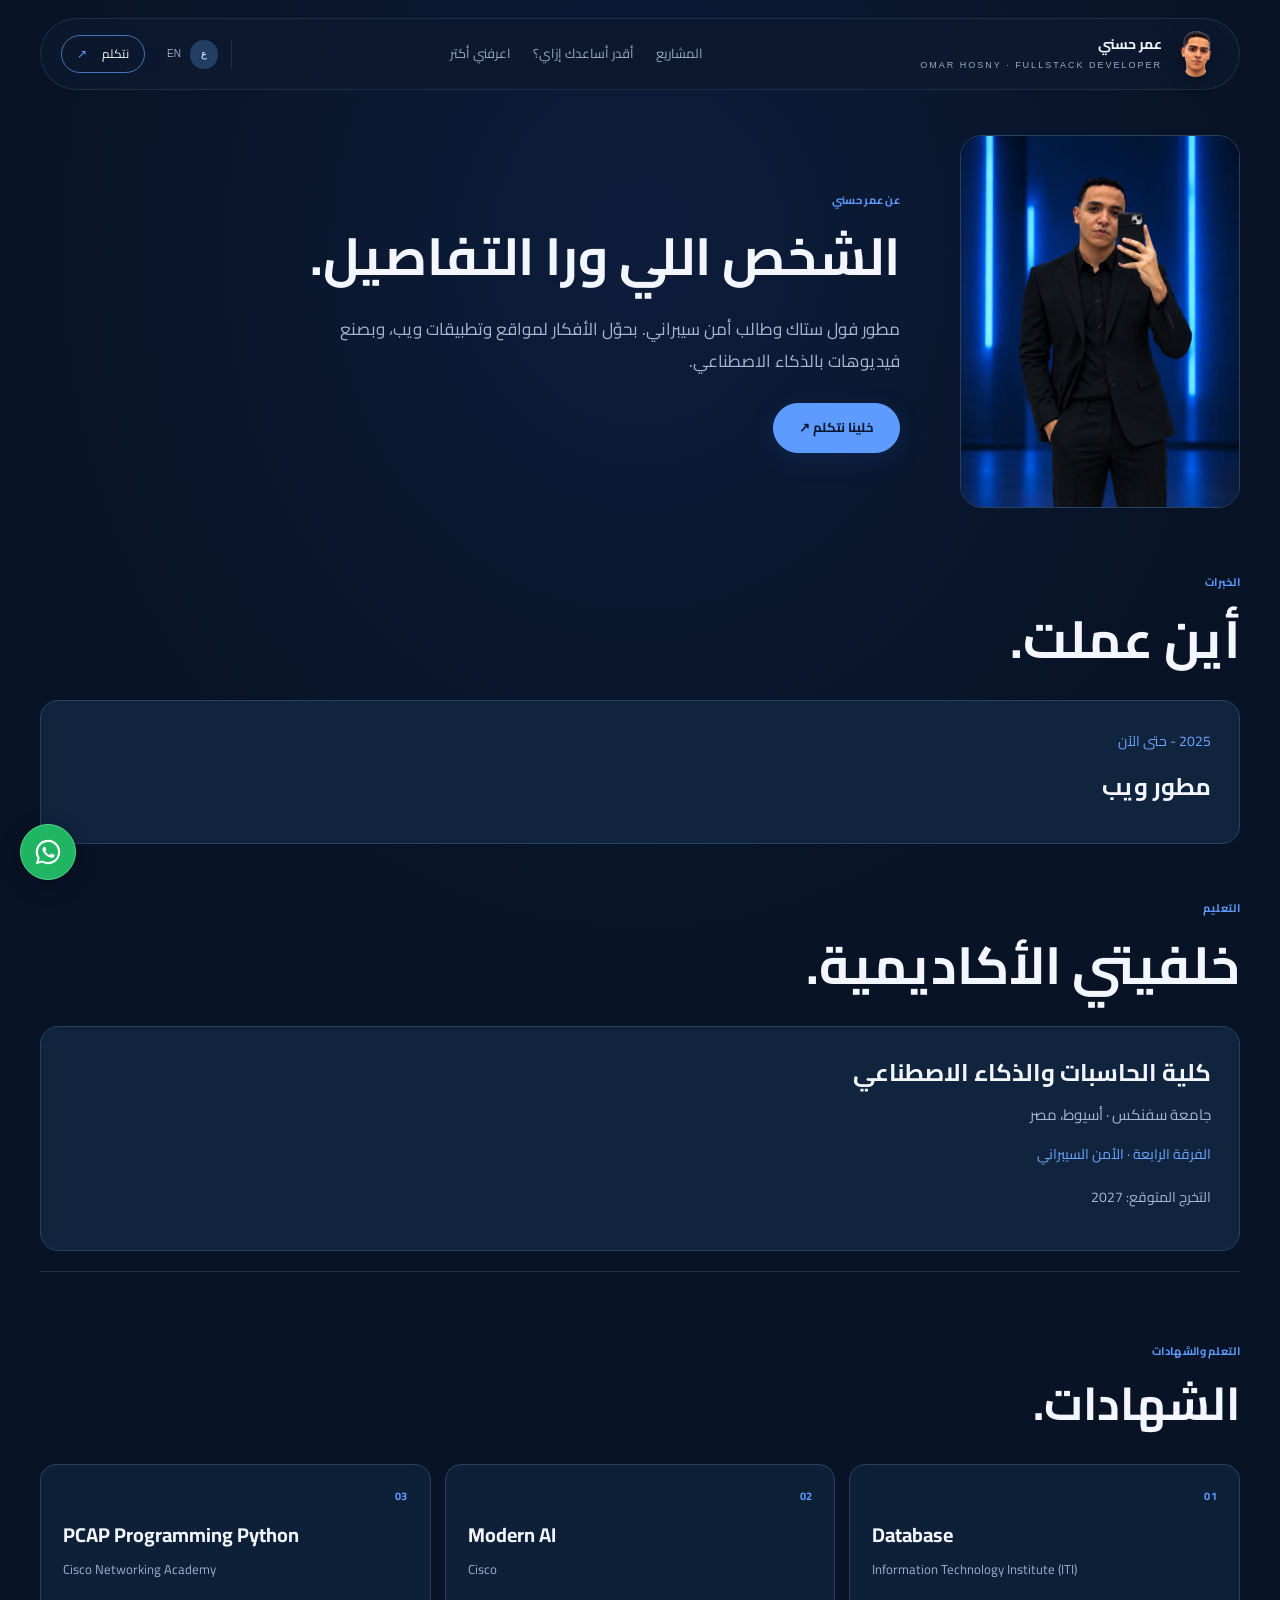
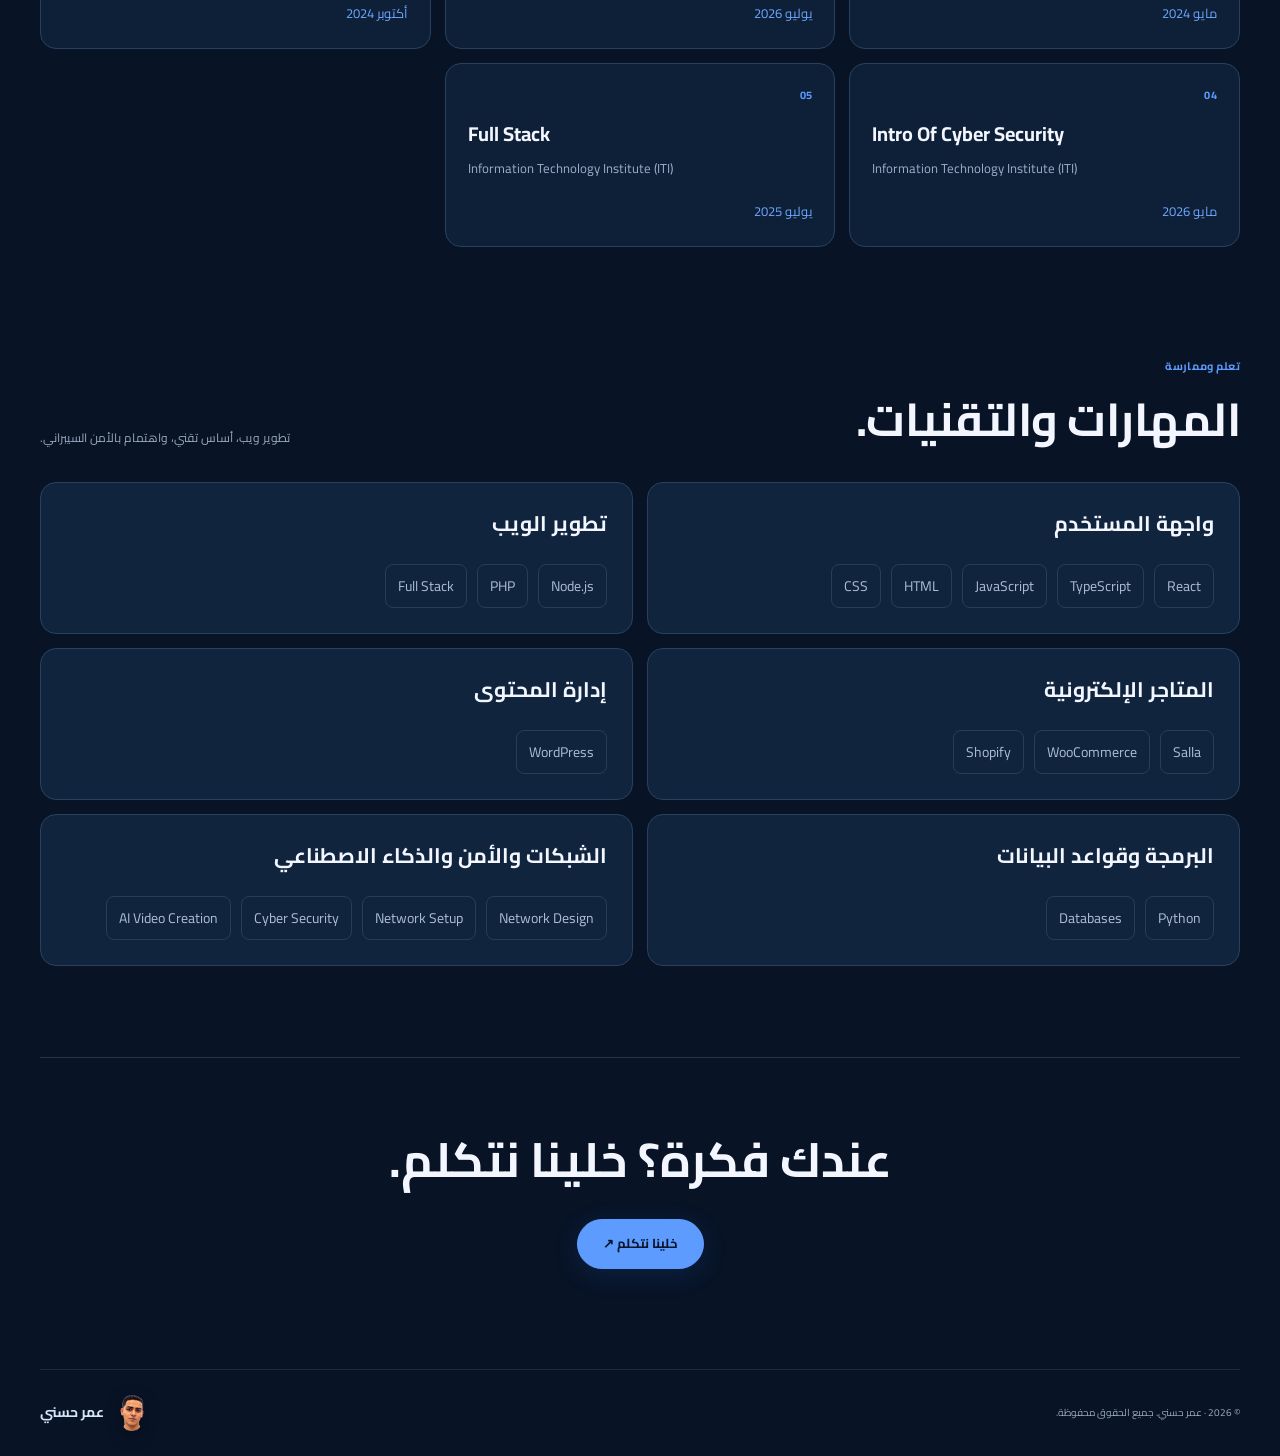
==== commit a47958ac: "Revise meta tags for about.html Updated the title and description meta tags for better SEO and clari" ====
--- a/about.html
+++ b/about.html
@@ -1,8 +1,9 @@
-<!doctype html>
-<html lang="ar" dir="rtl"><head><meta charset="utf-8"><meta name="viewport" content="width=device-width,initial-scale=1"><title>عن عمر حسني | المهارات والخبرة والشهادات</title><meta name="description" content="تعرف على عمر حسني، مطور ويب منذ 2025 وطالب بالفرقة الرابعة بكلية الحاسبات والذكاء الاصطناعي بجامعة سفنكس."><meta name="robots" content="index,follow"><meta name="theme-color" content="#081326"><link rel="canonical" href="https://YOUR-DOMAIN.example/about.html"><meta property="og:type" content="profile"><meta property="og:title" content="عن عمر حسني | المهارات والخبرة والشهادات"><meta property="og:description" content="تعرف على عمر حسني، مطور ويب منذ 2025 وطالب بالفرقة الرابعة بكلية الحاسبات والذكاء الاصطناعي بجامعة سفنكس."><meta property="og:url" content="https://YOUR-DOMAIN.example/about.html"><meta property="og:locale" content="ar_EG"><meta property="og:image" content="https://YOUR-DOMAIN.example/portrait-opt.webp"><meta name="twitter:card" content="summary_large_image"><meta name="twitter:title" content="عن عمر حسني | المهارات والخبرة والشهادات"><meta name="twitter:description" content="تعرف على عمر حسني، مطور ويب منذ 2025 وطالب بالفرقة الرابعة بكلية الحاسبات والذكاء الاصطناعي بجامعة سفنكس."><meta name="twitter:image" content="https://YOUR-DOMAIN.example/portrait-opt.webp"><link rel="stylesheet" href="style.css"><link rel="preload" href="cairo.woff2" as="font" type="font/woff2" crossorigin><script type="application/ld+json">{"@context": "https://schema.org", "@type": "Person", "name": "عمر حسني", "alternateName": "Omar Hosny", "url": "https://YOUR-DOMAIN.example/", "jobTitle": "Full Stack Web Developer", "sameAs": ["https://www.linkedin.com/in/omar-hosny-1762a7357", "https://wa.me/201144756606"], "email": "mailto:oomat25063@gmail.com", "telephone": "+201144756606"}</script></head><body data-route="/about">
+<!DOCTYPE html>
+
+<html dir="rtl" lang="ar"><head><meta charset="utf-8"/><meta content="width=device-width,initial-scale=1" name="viewport"/><title>Omar Hosny | عن عمر حسني — مطور ويب في مصر</title><meta content="تعرف على Omar Hosny (عمر حسني)، مطور ويب فول ستاك في مصر منذ 2025 وطالب بالفرقة الرابعة بكلية الحاسبات والذكاء الاصطناعي بجامعة سفنكس." name="description"/><meta content="index,follow" name="robots"/><meta content="#081326" name="theme-color"/><link href="https://omarhosny-sable.vercel.app/about.html" rel="canonical"/><meta content="profile" property="og:type"/><meta content="Omar Hosny | عن عمر حسني — مطور ويب في مصر" property="og:title"/><meta content="تعرف على Omar Hosny (عمر حسني)، مطور ويب فول ستاك في مصر منذ 2025 وطالب بالفرقة الرابعة بكلية الحاسبات والذكاء الاصطناعي بجامعة سفنكس." property="og:description"/><meta content="https://omarhosny-sable.vercel.app/about.html" property="og:url"/><meta content="ar_EG" property="og:locale"/><meta content="https://omarhosny-sable.vercel.app/portrait-opt.webp" property="og:image"/><meta content="summary_large_image" name="twitter:card"/><meta content="Omar Hosny | عن عمر حسني — مطور ويب في مصر" name="twitter:title"/><meta content="تعرف على Omar Hosny (عمر حسني)، مطور ويب فول ستاك في مصر منذ 2025 وطالب بالفرقة الرابعة بكلية الحاسبات والذكاء الاصطناعي بجامعة سفنكس." name="twitter:description"/><meta content="https://omarhosny-sable.vercel.app/portrait-opt.webp" name="twitter:image"/><link href="style.css" rel="stylesheet"/><link as="font" crossorigin="" href="cairo.woff2" rel="preload" type="font/woff2"/><script type="application/ld+json">{"@context": "https://schema.org", "@type": "Person", "name": "عمر حسني", "alternateName": "Omar Hosny", "givenName": "Omar", "familyName": "Hosny", "url": "https://omarhosny-sable.vercel.app/", "jobTitle": "Full Stack Web Developer", "areaServed": ["Egypt", "Cairo", "مصر", "القاهرة"], "sameAs": ["https://www.linkedin.com/in/omar-hosny-1762a7357", "https://wa.me/201144756606"], "email": "mailto:oomat25063@gmail.com", "telephone": "+201144756606"}</script></head><body data-route="/about">
 <header class="site-header" id="siteHeader">
 <nav aria-label="القائمة الرئيسية" class="site-nav">
-<a class="brand" href="index.html"><img alt="" aria-hidden="true" class="brand-portrait" decoding="async" src="avatar-opt.webp"/><span><b data-i="name">عمر حسني</b><small>FULLSTACK DEVELOPER</small></span></a>
+<a class="brand" href="index.html"><img alt="" aria-hidden="true" class="brand-portrait" decoding="async" src="avatar-opt.webp"/><span><b data-i="name">عمر حسني</b><small>OMAR HOSNY · FULLSTACK DEVELOPER</small></span></a>
 <div class="desktop-nav">
 <a class="nav-link" data-i="nav1" href="projects.html">المشاريع</a>
 <a class="nav-link" data-i="nav2" href="services.html">أقدر أساعدك إزاي؟</a>
@@ -24,4 +25,4 @@
 <div aria-hidden="true" class="scroll-progress"><span id="bar"></span></div>
 <main class="omar-route omar-route-inner" data-route="/about"><section class="shell omar-resume" id="about"><div class="omar-resume-hero"><img alt="عمر حسني" decoding="async" height="320" loading="lazy" src="portrait-opt.webp" width="280"/><div><p class="eyebrow" data-i="resumeEyebrow">عن عمر حسني</p><h1 class="omar-page-title" data-i="resumeTitle">الشخص اللي ورا التفاصيل.</h1><p data-i="resumeIntro">مطور فول ستاك وطالب أمن سيبراني. بحوّل الأفكار لمواقع وتطبيقات ويب، وبصنع فيديوهات بالذكاء الاصطناعي.</p><a class="button button-primary" data-i="resumeCta" href="contact.html">خلينا نتكلم ↗</a></div></div><div class="omar-academic omar-experience"><p class="eyebrow" data-i="expEyebrow">الخبرات</p><h2 data-i="expTitle">أين عملت.</h2><article class="omar-education"><time data-i="expDate">2025 - حتى الآن</time><h3 data-i="expRole">مطور ويب</h3></article></div><div class="omar-academic"><p class="eyebrow" data-i="eduEyebrow">التعليم</p><h2 data-i="eduTitle">خلفيتي الأكاديمية.</h2><article class="omar-education"><h3 data-i="eduFaculty">كلية الحاسبات والذكاء الاصطناعي</h3><p data-i="eduSchool">جامعة سفنكس · أسيوط، مصر</p><span data-i="eduStatus">الفرقة الرابعة · الأمن السيبراني</span><p class="omar-grad" data-i="eduGrad">التخرج المتوقع: 2027</p></article></div></section><section class="shell omar-cert-section"><p class="eyebrow" data-i="certEyebrow">التعلم والشهادات</p><h2 data-i="certTitle">الشهادات.</h2><div class="omar-cert-grid"><article class="omar-cert"><span class="eyebrow">01</span><h3 dir="ltr">Database</h3><p dir="ltr">Information Technology Institute (ITI)</p><time data-i="certDate0">مايو 2024</time></article><article class="omar-cert"><span class="eyebrow">02</span><h3 dir="ltr">Modern AI</h3><p dir="ltr">Cisco</p><time data-i="certDate1">يوليو 2026</time></article><article class="omar-cert"><span class="eyebrow">03</span><h3 dir="ltr">PCAP Programming Python</h3><p dir="ltr">Cisco Networking Academy</p><time data-i="certDate2">أكتوبر 2024</time></article><article class="omar-cert"><span class="eyebrow">04</span><h3 dir="ltr">Intro Of Cyber Security</h3><p dir="ltr">Information Technology Institute (ITI)</p><time data-i="certDate3">مايو 2026</time></article><article class="omar-cert"><span class="eyebrow">05</span><h3 dir="ltr">Full Stack</h3><p dir="ltr">Information Technology Institute (ITI)</p><time data-i="certDate4">يوليو 2025</time></article></div></section><section aria-labelledby="profileTitle" class="shell omar-profile"><div class="section-heading"><div><p class="eyebrow" data-i="learnEyebrow">تعلم وممارسة</p><h2 data-i="learnTitle" id="profileTitle">المهارات والتقنيات.</h2></div><p data-i="learnNote">تطوير ويب، أساس تقني، واهتمام بالأمن السيبراني.</p></div><div class="omar-skill-groups"><article><h3 data-i="techGroup0">واجهة المستخدم</h3><div class="omar-tech-tags"><span dir="ltr">React</span><span dir="ltr">TypeScript</span><span dir="ltr">JavaScript</span><span dir="ltr">HTML</span><span dir="ltr">CSS</span></div></article><article><h3 data-i="techGroup1">تطوير الويب</h3><div class="omar-tech-tags"><span dir="ltr">Node.js</span><span dir="ltr">PHP</span><span dir="ltr">Full Stack</span></div></article><article><h3 data-i="techGroup2">المتاجر الإلكترونية</h3><div class="omar-tech-tags"><span dir="ltr">Salla</span><span dir="ltr">WooCommerce</span><span dir="ltr">Shopify</span></div></article><article><h3 data-i="techGroup3">إدارة المحتوى</h3><div class="omar-tech-tags"><span dir="ltr">WordPress</span></div></article><article><h3 data-i="techGroup4">البرمجة وقواعد البيانات</h3><div class="omar-tech-tags"><span dir="ltr">Python</span><span dir="ltr">Databases</span></div></article><article><h3 data-i="techGroup5">الشبكات والأمن والذكاء الاصطناعي</h3><div class="omar-tech-tags"><span dir="ltr">Network Design</span><span dir="ltr">Network Setup</span><span dir="ltr">Cyber Security</span><span dir="ltr">AI Video Creation</span></div></article></div></section><section class="shell omar-end-cta"><h2 data-i="endTitle">عندك فكرة؟ خلينا نتكلم.</h2><a class="button button-primary" data-i="resumeCta" href="contact.html">خلينا نتكلم ↗</a></section></main>
 <footer class="shell site-footer"><span><span data-i="rights">© 2026 · عمر حسني. جميع الحقوق محفوظة.</span></span><a class="footer-brand" href="index.html"><img alt="" aria-hidden="true" class="brand-portrait" decoding="async" src="avatar-opt.webp"/><span data-i="name">عمر حسني</span></a></footer>
-<dialog aria-labelledby="projectTitle" class="omar-dialog" id="projectDialog"><button aria-label="Close / إغلاق" class="omar-dialog-close" id="closeProject" type="button">×</button><div id="projectContent"></div></dialog><a aria-label="WhatsApp Omar Hosny" class="omar-wa-float" href="https://wa.me/201144756606" rel="noopener noreferrer" target="_blank"><svg aria-hidden="true" height="30" viewbox="0 0 32 32" width="30"><path d="M16 3a13 13 0 0 0-11.2 19.6L3 29l6.6-1.7A13 13 0 1 0 16 3zm0 23.7a10.7 10.7 0 0 1-5.5-1.5l-.4-.2-3.9 1 1-3.8-.2-.4A10.7 10.7 0 1 1 16 26.7zm5.9-8c-.3-.2-1.9-.9-2.2-1-.3-.1-.5-.2-.7.2-.2.3-.8 1-.9 1.2-.2.2-.3.2-.6.1-1.8-.8-3-1.7-4.1-3.7-.3-.5.3-.5.8-1.6.1-.2 0-.4 0-.6l-1-2.4c-.3-.6-.5-.5-.7-.5H12c-.3 0-.6.1-.8.4-.3.3-1.1 1-1.1 2.5s1.1 2.9 1.3 3.1c.1.2 2.2 3.5 5.5 4.9 2 .8 2.8.9 3.8.7.6-.1 1.9-.8 2.1-1.5.3-.7.3-1.4.2-1.5-.1-.2-.3-.3-.6-.4z" fill="currentColor"></path></svg></a><script src="site.js" defer></script></body></html>+<dialog aria-labelledby="projectTitle" class="omar-dialog" id="projectDialog"><button aria-label="Close / إغلاق" class="omar-dialog-close" id="closeProject" type="button">×</button><div id="projectContent"></div></dialog><a aria-label="WhatsApp Omar Hosny" class="omar-wa-float" href="https://wa.me/201144756606" rel="noopener noreferrer" target="_blank"><svg aria-hidden="true" height="30" viewbox="0 0 32 32" width="30"><path d="M16 3a13 13 0 0 0-11.2 19.6L3 29l6.6-1.7A13 13 0 1 0 16 3zm0 23.7a10.7 10.7 0 0 1-5.5-1.5l-.4-.2-3.9 1 1-3.8-.2-.4A10.7 10.7 0 1 1 16 26.7zm5.9-8c-.3-.2-1.9-.9-2.2-1-.3-.1-.5-.2-.7.2-.2.3-.8 1-.9 1.2-.2.2-.3.2-.6.1-1.8-.8-3-1.7-4.1-3.7-.3-.5.3-.5.8-1.6.1-.2 0-.4 0-.6l-1-2.4c-.3-.6-.5-.5-.7-.5H12c-.3 0-.6.1-.8.4-.3.3-1.1 1-1.1 2.5s1.1 2.9 1.3 3.1c.1.2 2.2 3.5 5.5 4.9 2 .8 2.8.9 3.8.7.6-.1 1.9-.8 2.1-1.5.3-.7.3-1.4.2-1.5-.1-.2-.3-.3-.6-.4z" fill="currentColor"></path></svg></a><script defer="" src="site.js"></script></body></html>
